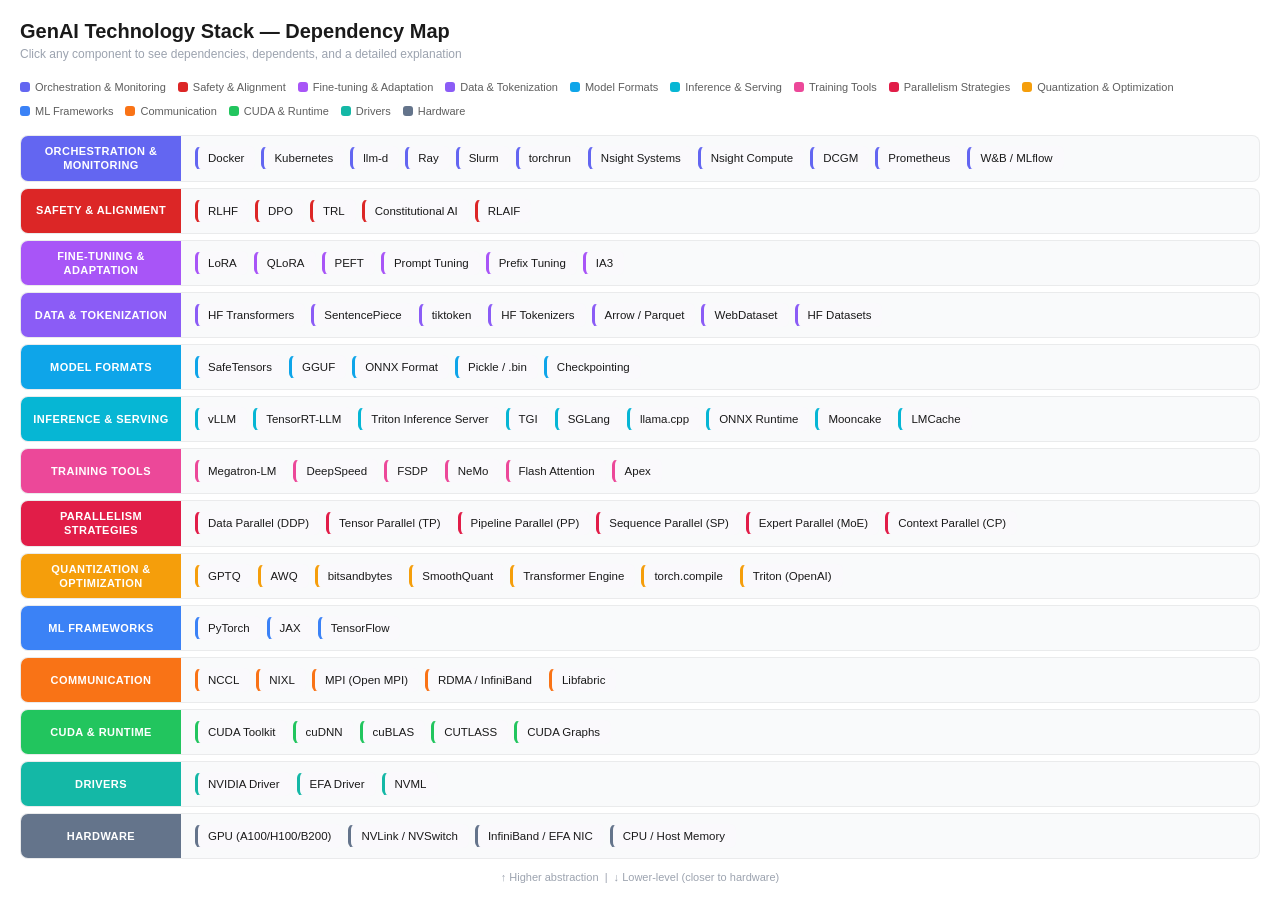
==== genai-tech-stack/index.html @ f6e5ce59 "Maintaining genai-tech-stack page in this repo" ====
<!DOCTYPE html>
<html>
<head><meta http-equiv="Content-Security-Policy" content="default-src 'none'; script-src 'unsafe-inline' http://localhost:8766; style-src 'unsafe-inline' http://localhost:8766 https://fonts.googleapis.com; font-src http://localhost:8766 https://fonts.gstatic.com; img-src data: blob: http://localhost:8766; connect-src http://localhost:8766; form-action 'none'; object-src 'none'; base-uri http://localhost:8766"><meta http-equiv="x-dns-prefetch-control" content="off"><meta charset="utf-8"><base id="qw-base" href="http://localhost:8766"><style id="qw-theme">:root {
  --color-bg: #faf9fc;
  --color-text: #1a1a1a;
  --color-bg-secondary: #ffffff;
  --color-bg-tertiary: #f9fafb;
  --color-bg-hover: #f3f4f6;
  --color-surface: #f9fafb;
  --color-surface-hover: #f3f4f6;
  --color-surface-active: #e5e7eb;
  --color-border: rgba(0, 0, 0, .12);
  --color-border-light: rgba(0, 0, 0, .06);
  --color-border-strong: #d1d5db;
  --color-primary: #9333ea;
  --color-primary-light: #a855f7;
  --color-primary-bg: #f3e8ff;
  --color-primary-subtle: rgba(66, 0, 219, .12);
  --color-primary-border: rgba(66, 0, 219, .3);
  --color-nav-icon-active: rgb(66, 0, 219);
  --color-nav-hover-border: rgb(66, 0, 219);
  --color-primary-gradient-end: #e9d5ff;
  --color-primary-bg-solid: #f3e8ff;
  --color-user-bubble: #9333ea;
  --color-focus-ring: rgba(147, 51, 234, .5);
  --color-text-secondary: #5e5e5e;
  --color-text-muted: #9ca3af;
  --color-text-on-primary: #ffffff;
  --color-success: #22c55e;
  --color-success-dark: #16a34a;
  --color-success-bg: rgba(34, 197, 94, .1);
  --color-success-border: rgba(34, 197, 94, .3);
  --color-error: #ef4444;
  --color-error-dark: #dc2626;
  --color-error-light: #f87171;
  --color-error-bg: rgba(239, 68, 68, .1);
  --color-error-border: rgba(239, 68, 68, .3);
  --color-warning: #f59e0b;
  --color-warning-dark: #d97706;
  --color-warning-bg: rgba(245, 158, 11, .1);
  --color-warning-border: rgba(245, 158, 11, .3);
  --color-info: #3b82f6;
  --color-info-dark: #2563eb;
  --color-info-bg: rgba(59, 130, 246, .1);
  --color-info-border: rgba(59, 130, 246, .3);
  --color-overlay: rgba(0, 0, 0, .5);
  --color-shadow: rgba(0, 0, 0, .08);
  --color-hover: rgba(0, 0, 0, .05);
  --color-tooltip-bg: rgba(0, 0, 0, .85);
  --color-tooltip-text: #ffffff;
  --color-voice-purple: #d946ef;
  --color-voice-purple-dark: #c026d3;
  --color-voice-purple-light: #e879f9;
  --color-voice-red: #ef4444;
  --color-voice-red-dark: #dc2626;
  --color-voice-amber: #f59e0b;
  --color-voice-purple-glow: rgba(217, 70, 239, .4);
  --color-voice-red-glow: rgba(239, 68, 68, .4);
  --font-sans: "Amazon Ember", "Helvetica Neue", "Segoe UI", Roboto, Helvetica, Arial, sans-serif;
  --font-mono: "SF Mono", "Monaco", "Menlo", "Consolas", monospace;
  --text-2xs: .5625rem;
  --text-xs: .625rem;
  --text-sm: .6875rem;
  --text-base: .75rem;
  --text-md: .8125rem;
  --text-lg: .875rem;
  --text-xl: 1rem;
  --text-2xl: 1.125rem;
  --text-3xl: 1.25rem;
  --text-4xl: 1.5rem;
  --text-5xl: 2rem;
  --radius-sm: 6px;
  --radius-md: 10px;
  --radius-card: 12px;
  --radius-lg: 16px;
  --radius-pill: 17px;
  --shadow-sm: 0 1px 2px rgba(0, 0, 0, .05);
  --shadow-md: 0 4px 12px rgba(0, 0, 0, .08);
  --color-success-bg-solid: #d1fae5;
  --color-error-bg-solid: #fee2e2;
  --color-error-border-solid: #fecaca;
  --color-warning-bg-solid: #fef3c7;
  --color-warning-text: #92400e;
  --color-info-bg-solid: #dbeafe;
  --color-info-bg-solid-alt: #e0e7ff;
  --color-info-text: #1e40af;
  --color-info-text-alt: #4338ca;
  --color-emerald: #10b981;
  --color-teal: #4ecdc4;
  --color-code-bg: #f6f8fa;
  --color-code-header-bg: #f1f3f5;
  --color-code-text: #24292e;
  --color-code-border: #e1e4e8;
  --color-code-muted: #6a737d;
  --color-inline-code-bg: rgba(27, 31, 36, .07);
  --color-inline-code-text: #1f2328;
  --color-inline-code-border: rgba(27, 31, 36, .12);
  --color-scrollbar-thumb: #d1d5db;
  --color-scrollbar-track: transparent;
  --color-graph-node-text: #333333;
  --color-graph-node-text-dim: #7F8C8D;
  --color-graph-edge-default: #95A5A6;
  --color-graph-edge-cross: #E67E22;
  --color-graph-edge-text: #666666;
  --color-graph-edge-stroke: #ffffff;
  --color-graph-highlight-bg: #FF6B6B;
  --color-graph-highlight-border: #E74C3C;
  --color-graph-search-bg: #FFD700;
  --color-graph-search-border: #FFA500;
  --color-graph-focus-border: #C0392B;
  --color-graph-external-border: #95A5A6;
  --color-graph-cat-file: #3498DB;
  --color-graph-cat-folder: #7F8C8D;
  --color-graph-cat-file-aggregate: #2980B9;
  --color-graph-cat-class: #9B59B6;
  --color-graph-cat-function: #2ECC71;
  --color-graph-cat-method: #1ABC9C;
  --color-graph-cat-variable: #F39C12;
  --color-graph-cat-import: #D35400;
  --color-graph-cat-module: #5B6ABF;
  --color-graph-cat-concept: #E74C3C;
  --color-graph-cat-person: #FF6B6B;
  --color-graph-cat-org: #4ECDC4;
  --color-graph-cat-organization: #4ECDC4;
  --color-graph-cat-product: #A29BFE;
  --color-graph-cat-metric: #FD79A8;
  --color-graph-cat-location: #34495E;
  --color-graph-cat-date: #E056A0;
  --color-graph-cat-code: #3498DB;
  --color-graph-cat-doc: #7F8C8D;
  --color-graph-cat-url: #00B894;
  --color-graph-cat-email: #6C5CE7;
  --color-graph-cat-unknown: #BDC3C7;
  --color-graph-rel-contains: #BDC3C7;
  --color-graph-rel-extends: #9B59B6;
  --color-graph-rel-implements: #3498DB;
  --color-graph-rel-imports: #E67E22;
  --color-graph-rel-uses: #2ECC71;
  --color-graph-rel-calls: #27AE60;
  --color-graph-rel-references: #F39C12;
  --color-graph-rel-related-to: #95A5A6;
  --color-graph-rel-works-on: #E74C3C;
  --color-graph-rel-owns: #1ABC9C;
  --color-graph-rel-depends-on: #E67E22;
  --color-graph-rel-parent-of: #BDC3C7;
  --react-pdf-text-layer: 1;
  --highlight-bg-color: rgba(180, 0, 170, 1);
  --highlight-selected-bg-color: rgba(0, 100, 0, 1);
  --react-pdf-annotation-layer: 1;
  --annotation-unfocused-field-background: url("data:image/svg+xml;charset=UTF-8,<svg width='1px' height='1px' xmlns='http://www.w3.org/2000/svg'><rect width='100%' height='100%' style='fill:rgba(0, 54, 255, 0.13);'/></svg>");
  --input-focus-border-color: Highlight;
  --input-focus-outline: 1px solid Canvas;
  --input-unfocused-border-color: transparent;
  --input-disabled-border-color: transparent;
  --input-hover-border-color: black;
  --link-outline: none;
}
body { background: var(--color-bg-secondary); }</style><style id="qw-print-fix">* { -webkit-print-color-adjust: exact !important; print-color-adjust: exact !important; color-adjust: exact !important; } @media print { body { -webkit-print-color-adjust: exact !important; print-color-adjust: exact !important; } }</style>
<meta charset="UTF-8">
<style>
  * { box-sizing: border-box; margin: 0; padding: 0; }
  body {
    background: var(--color-bg-secondary);
    font-family: var(--font-sans);
    padding: 20px;
    color: var(--color-text);
  }
  h1 {
    font-size: 20px;
    font-weight: 700;
    margin-bottom: 4px;
    color: var(--color-text);
  }
  .subtitle {
    font-size: 12px;
    color: var(--color-text-muted);
    margin-bottom: 20px;
  }
  .legend {
    display: flex; flex-wrap: wrap; gap: 12px; margin-bottom: 18px;
    font-size: 11px; color: var(--color-text-secondary);
  }
  .legend-item { display: flex; align-items: center; gap: 5px; }
  .legend-dot { width: 10px; height: 10px; border-radius: 3px; }

  .stack { display: flex; flex-direction: column; gap: 6px; flex: 1; min-width: 0; }
  .layer {
    display: flex; align-items: stretch; gap: 0;
    border-radius: 8px;
    overflow: hidden;
    border: 1px solid var(--color-border-light);
    background: var(--color-surface);
  }
  .layer-label {
    min-width: 160px; max-width: 160px;
    display: flex; align-items: center; justify-content: center;
    font-size: 11px; font-weight: 700; letter-spacing: 0.04em;
    text-transform: uppercase; color: #fff; padding: 8px 10px;
    text-align: center; line-height: 1.3;
  }
  .layer-content {
    flex: 1; display: flex; flex-wrap: wrap; gap: 6px;
    padding: 10px 14px; align-items: center;
  }
  .comp {
    display: inline-flex; align-items: center; gap: 4px;
    padding: 5px 10px; border-radius: 6px;
    font-size: 11.5px; font-weight: 500;
    border: 1px solid transparent;
    cursor: pointer; transition: all 0.15s ease;
    position: relative;
    color: var(--color-text);
    background: var(--color-bg);
  }
  .comp:hover {
    transform: translateY(-1px);
    border-color: var(--color-primary);
    box-shadow: 0 2px 8px rgba(0,0,0,0.12);
  }
  .comp.highlighted {
    border-color: var(--color-primary);
    box-shadow: 0 0 0 2px rgba(59,130,246,0.25);
    font-weight: 700;
  }
  .comp.dimmed { opacity: 0.2; }

  .main-layout {
    display: flex; gap: 16px; align-items: flex-start;
  }

  .dep-panel {
    width: 360px; min-width: 360px; padding: 16px 20px; border-radius: 8px;
    background: var(--color-surface);
    border: 1px solid var(--color-border-light);
    display: none; font-size: 13px;
    line-height: 1.6;
    position: sticky; top: 20px;
    max-height: calc(100vh - 40px);
    overflow-y: auto;
  }
  .dep-panel h3 { font-size: 16px; margin-bottom: 10px; color: var(--color-text); }
  .dep-section { margin-bottom: 10px; }
  .dep-label { font-weight: 600; color: var(--color-text-muted); font-size: 11px; text-transform: uppercase; letter-spacing: 0.04em; margin-bottom: 4px; }
  .dep-list { color: var(--color-text-secondary); }
  .tag {
    display: inline-block; padding: 2px 8px; border-radius: 4px;
    font-size: 11px; margin: 2px; background: var(--color-bg-secondary);
    border: 1px solid var(--color-border-light);
  }
  .explanation {
    margin-top: 12px; padding-top: 12px;
    border-top: 1px solid var(--color-border-light);
  }
  .explanation h4 {
    font-size: 13px; font-weight: 600; color: var(--color-text);
    margin-bottom: 6px;
  }
  .explanation p {
    font-size: 12.5px; color: var(--color-text-secondary);
    line-height: 1.7; margin-bottom: 6px;
  }
  .explanation .detail-row {
    display: flex; gap: 16px; flex-wrap: wrap; margin-top: 8px;
  }
  .detail-item {
    font-size: 11.5px; color: var(--color-text-muted);
  }
  .detail-item strong { color: var(--color-text-secondary); }
  .detail-item a { color: var(--color-primary); text-decoration: none; word-break: break-all; }
  .detail-item a:hover { text-decoration: underline; }

  .hint { text-align: center; font-size: 11px; color: var(--color-text-muted); margin-top: 12px; }
</style>
</head>
<body>
<h1>GenAI Technology Stack — Dependency Map</h1>
<p class="subtitle">Click any component to see dependencies, dependents, and a detailed explanation</p>

<div class="legend" id="legend"></div>
<div class="main-layout">
  <div class="stack" id="stack"></div>
  <div class="dep-panel" id="depPanel"></div>
</div>
<p class="hint">↑ Higher abstraction &nbsp;|&nbsp; ↓ Lower-level (closer to hardware)</p>

<script>
const layers = [
  { name: 'Orchestration &\nMonitoring', color: '#6366f1',
    comps: ['Docker','Kubernetes','llm-d','Ray','Slurm','torchrun','Nsight Systems','Nsight Compute','DCGM','Prometheus','W&B / MLflow'] },
  { name: 'Safety &\nAlignment', color: '#dc2626',
    comps: ['RLHF','DPO','TRL','Constitutional AI','RLAIF'] },
  { name: 'Fine-tuning &\nAdaptation', color: '#a855f7',
    comps: ['LoRA','QLoRA','PEFT','Prompt Tuning','Prefix Tuning','IA3'] },
  { name: 'Data &\nTokenization', color: '#8b5cf6',
    comps: ['HF Transformers','SentencePiece','tiktoken','HF Tokenizers','Arrow / Parquet','WebDataset','HF Datasets'] },
  { name: 'Model\nFormats', color: '#0ea5e9',
    comps: ['SafeTensors','GGUF','ONNX Format','Pickle / .bin','Checkpointing'] },
  { name: 'Inference &\nServing', color: '#06b6d4',
    comps: ['vLLM','TensorRT-LLM','Triton Inference Server','TGI','SGLang','llama.cpp','ONNX Runtime','Mooncake','LMCache'] },
  { name: 'Training\nTools', color: '#ec4899',
    comps: ['Megatron-LM','DeepSpeed','FSDP','NeMo','Flash Attention','Apex'] },
  { name: 'Parallelism\nStrategies', color: '#e11d48',
    comps: ['Data Parallel (DDP)','Tensor Parallel (TP)','Pipeline Parallel (PP)','Sequence Parallel (SP)','Expert Parallel (MoE)','Context Parallel (CP)'] },
  { name: 'Quantization &\nOptimization', color: '#f59e0b',
    comps: ['GPTQ','AWQ','bitsandbytes','SmoothQuant','Transformer Engine','torch.compile','Triton (OpenAI)'] },
  { name: 'ML\nFrameworks', color: '#3b82f6',
    comps: ['PyTorch','JAX','TensorFlow'] },
  { name: 'Communication', color: '#f97316',
    comps: ['NCCL','NIXL','MPI (Open MPI)','RDMA / InfiniBand','Libfabric'] },
  { name: 'CUDA &\nRuntime', color: '#22c55e',
    comps: ['CUDA Toolkit','cuDNN','cuBLAS','CUTLASS','CUDA Graphs'] },
  { name: 'Drivers', color: '#14b8a6',
    comps: ['NVIDIA Driver','EFA Driver','NVML'] },
  { name: 'Hardware', color: '#64748b',
    comps: ['GPU (A100/H100/B200)','NVLink / NVSwitch','InfiniBand / EFA NIC','CPU / Host Memory'] },
];

const deps = {
  'GPU (A100/H100/B200)': [],
  'NVLink / NVSwitch': ['GPU (A100/H100/B200)'],
  'InfiniBand / EFA NIC': [],
  'CPU / Host Memory': [],
  'NVIDIA Driver': ['GPU (A100/H100/B200)'],
  'EFA Driver': ['InfiniBand / EFA NIC'],

  'NVML': ['NVIDIA Driver'],
  'CUDA Toolkit': ['NVIDIA Driver','GPU (A100/H100/B200)'],
  'cuDNN': ['CUDA Toolkit'],
  'cuBLAS': ['CUDA Toolkit'],
  'CUTLASS': ['CUDA Toolkit'],
  'CUDA Graphs': ['CUDA Toolkit'],
  'NCCL': ['CUDA Toolkit','NVLink / NVSwitch','Libfabric','NVIDIA Driver'],
  'NIXL': ['CUDA Toolkit','RDMA / InfiniBand','Libfabric','NCCL'],
  'MPI (Open MPI)': ['Libfabric'],
  'RDMA / InfiniBand': ['InfiniBand / EFA NIC'],
  'Libfabric': ['EFA Driver','InfiniBand / EFA NIC'],
  'PyTorch': ['CUDA Toolkit','cuDNN','cuBLAS','NCCL','CPU / Host Memory'],
  'JAX': ['CUDA Toolkit','cuDNN','cuBLAS','NCCL'],
  'TensorFlow': ['CUDA Toolkit','cuDNN','cuBLAS','NCCL'],
  'GPTQ': ['PyTorch','CUDA Toolkit'],
  'AWQ': ['PyTorch','CUDA Toolkit'],
  'bitsandbytes': ['PyTorch','CUDA Toolkit'],
  'SmoothQuant': ['PyTorch'],
  'Transformer Engine': ['PyTorch','CUDA Toolkit','cuBLAS','CUTLASS'],
  'torch.compile': ['PyTorch','CUDA Toolkit'],
  'Triton (OpenAI)': ['PyTorch','CUDA Toolkit'],
  'Megatron-LM': ['PyTorch','NCCL','CUDA Toolkit','Transformer Engine','Flash Attention','Tensor Parallel (TP)','Pipeline Parallel (PP)','Sequence Parallel (SP)'],
  'DeepSpeed': ['PyTorch','NCCL','CUDA Toolkit','Data Parallel (DDP)'],
  'FSDP': ['PyTorch','NCCL','Data Parallel (DDP)'],
  'NeMo': ['PyTorch','Megatron-LM','Transformer Engine'],
  'Flash Attention': ['PyTorch','CUDA Toolkit','CUTLASS'],
  'Apex': ['PyTorch','CUDA Toolkit'],
  'vLLM': ['PyTorch','CUDA Toolkit','NCCL','Flash Attention','Ray','Tensor Parallel (TP)'],
  'TensorRT-LLM': ['CUDA Toolkit','cuDNN','cuBLAS','NCCL','CUTLASS','Tensor Parallel (TP)'],
  'Triton Inference Server': ['CUDA Toolkit','TensorRT-LLM'],
  'TGI': ['PyTorch','CUDA Toolkit','Flash Attention'],
  'SGLang': ['PyTorch','CUDA Toolkit','Flash Attention'],
  'llama.cpp': ['CPU / Host Memory'],
  'ONNX Runtime': ['CUDA Toolkit','cuDNN'],
  'Mooncake': ['PyTorch','CUDA Toolkit','NCCL','NIXL','RDMA / InfiniBand'],
  'LMCache': ['PyTorch','vLLM','SGLang'],
  'HF Transformers': ['PyTorch','TensorFlow','JAX'],
  'SentencePiece': [],
  'tiktoken': [],
  'HF Tokenizers': [],
  'Arrow / Parquet': [],
  'WebDataset': ['PyTorch'],
  'HF Datasets': ['Arrow / Parquet'],
  'Docker': [],
  'Kubernetes': ['Docker'],
  'llm-d': ['Kubernetes','vLLM'],
  'Ray': ['PyTorch'],
  'Slurm': [],
  'torchrun': ['PyTorch','NCCL'],
  'Nsight Systems': ['CUDA Toolkit','NVIDIA Driver'],
  'Nsight Compute': ['CUDA Toolkit','NVIDIA Driver'],
  'DCGM': ['NVML','NVIDIA Driver'],
  'Prometheus': [],
  'W&B / MLflow': [],
  // Parallelism Strategies
  'Data Parallel (DDP)': ['PyTorch','NCCL'],
  'Tensor Parallel (TP)': ['NCCL','NVLink / NVSwitch'],
  'Pipeline Parallel (PP)': ['NCCL','PyTorch'],
  'Sequence Parallel (SP)': ['Tensor Parallel (TP)','NCCL'],
  'Expert Parallel (MoE)': ['NCCL','PyTorch'],
  'Context Parallel (CP)': ['NCCL','PyTorch','Flash Attention'],
  // Fine-tuning & Adaptation
  'LoRA': ['PyTorch','HF Transformers'],
  'QLoRA': ['LoRA','bitsandbytes','PyTorch'],
  'PEFT': ['PyTorch','HF Transformers','LoRA'],
  'Prompt Tuning': ['PyTorch','HF Transformers'],
  'Prefix Tuning': ['PyTorch','HF Transformers'],
  'IA3': ['PyTorch','HF Transformers'],
  // Safety & Alignment
  'RLHF': ['PyTorch','HF Transformers','TRL'],
  'DPO': ['PyTorch','HF Transformers','TRL'],
  'TRL': ['PyTorch','HF Transformers','PEFT'],
  'Constitutional AI': ['PyTorch','HF Transformers','RLHF'],
  'RLAIF': ['PyTorch','HF Transformers','RLHF'],
  // Model Formats
  'SafeTensors': ['PyTorch','HF Transformers'],
  'GGUF': ['llama.cpp'],
  'ONNX Format': ['ONNX Runtime','PyTorch'],
  'Pickle / .bin': ['PyTorch'],
  'Checkpointing': ['PyTorch','FSDP','DeepSpeed'],
};

// Detailed explanations for each component
const explanations = {
  'GPU (A100/H100/B200)': {
    desc: 'NVIDIA data center GPUs are the foundational compute hardware for GenAI. The A100 (Ampere, 80GB HBM2e) introduced 3rd-gen Tensor Cores. The H100 (Hopper, 80GB HBM3) added FP8 Tensor Cores and the Transformer Engine for 4× training speedup. The B200 (Blackwell) doubles that again with 2nd-gen Transformer Engine.',
    context: 'Training', scope: 'Training + Inference', license: 'Proprietary (NVIDIA)',
    url: 'https://www.nvidia.com/en-us/data-center/technologies/hopper-gpu-architecture/'
  },
  'NVLink / NVSwitch': {
    desc: 'High-bandwidth interconnect for GPU-to-GPU communication within a single node. NVLink 4.0 (H100) provides 900 GB/s bidirectional bandwidth per GPU — 7× faster than PCIe Gen5. NVSwitch enables all-to-all GPU connectivity in a DGX system, critical for tensor parallelism where GPUs need to exchange activations at every layer.',
    context: 'Intra-node distributed', scope: 'Training + Inference', license: 'Proprietary (NVIDIA)',
    url: 'https://www.nvidia.com/en-us/data-center/nvlink/'
  },
  'InfiniBand / EFA NIC': {
    desc: 'Network interface for inter-node communication. InfiniBand (400 Gb/s NDR) is the standard for on-prem GPU clusters. AWS Elastic Fabric Adapter (EFA) provides similar low-latency, high-bandwidth networking in the cloud with OS-bypass capability, enabling RDMA-like performance for NCCL collectives across nodes.',
    context: 'Inter-node distributed', scope: 'Training + Inference', license: 'Hardware / AWS service',
    url: 'https://aws.amazon.com/hpc/efa/'
  },
  'CPU / Host Memory': {
    desc: 'The host processor and system RAM. Used for data preprocessing, tokenization, batch assembly, and orchestration. Also the execution target for CPU-only inference (llama.cpp). In training, CPU memory is used for ZeRO offloading (DeepSpeed) to extend effective GPU memory.',
    context: 'General', scope: 'Training + Inference', license: 'N/A'
  },
  'NVIDIA Driver': {
    desc: 'The kernel-mode driver that provides the OS interface to NVIDIA GPUs. It exposes the GPU\'s compute, memory management, and display capabilities to user-space software. Must be version-compatible with the CUDA Toolkit — a driver version supports all CUDA toolkit versions up to a certain point (forward compatibility).',
    context: 'System', scope: 'Training + Inference', license: 'Proprietary (NVIDIA)',
    url: 'https://www.nvidia.com/en-us/drivers/'
  },
  'EFA Driver': {
    desc: 'Kernel module for AWS Elastic Fabric Adapter. Enables OS-bypass networking where applications (via Libfabric) can send/receive data directly from user space without kernel involvement, dramatically reducing latency. Required on every EC2 instance in a distributed training or inference cluster on AWS.',
    context: 'AWS networking', scope: 'Training + Inference', license: 'Open source (AWS)',
    url: 'https://github.com/amzn/amzn-drivers'
  },

  'NVML': {
    desc: 'NVIDIA Management Library — a C-based API for monitoring and managing GPU devices. Provides programmatic access to GPU temperature, power draw, utilization, memory usage, ECC errors, and clock speeds. Used by DCGM, nvidia-smi, and monitoring tools like Prometheus exporters.',
    context: 'Monitoring', scope: 'Operations', license: 'Proprietary (NVIDIA)',
    url: 'https://developer.nvidia.com/management-library-nvml'
  },
  'CUDA Toolkit': {
    desc: 'The core GPU programming platform. Includes the nvcc compiler, runtime API, driver API, and a suite of libraries (cuBLAS, cuDNN, cuFFT, cuRAND, etc.). CUDA provides the programming model (threads, blocks, grids) that all GPU-accelerated ML software is built on. Version compatibility between the toolkit, driver, and frameworks is one of the most common pain points in GenAI infrastructure.',
    context: 'Core runtime', scope: 'Training + Inference', license: 'Proprietary (NVIDIA, free to use)',
    url: 'https://developer.nvidia.com/cuda-toolkit'
  },
  'cuDNN': {
    desc: 'CUDA Deep Neural Network library. Provides highly optimized implementations of standard DNN operations: convolutions, attention, normalization, activation functions, and RNNs. PyTorch and TensorFlow delegate most heavy compute to cuDNN. It selects the fastest algorithm variant at runtime based on input dimensions and GPU architecture (autotuning).',
    context: 'DNN primitives', scope: 'Training + Inference', license: 'Proprietary (NVIDIA, free to use)',
    url: 'https://developer.nvidia.com/cudnn'
  },
  'cuBLAS': {
    desc: 'CUDA Basic Linear Algebra Subroutines. Provides GPU-accelerated matrix multiplication (GEMM), which is the dominant operation in transformer models. A single forward pass through a large LLM is essentially hundreds of large matrix multiplies. cuBLAS selects optimized kernels based on matrix dimensions, data types (FP16, BF16, FP8, INT8), and GPU architecture.',
    context: 'Linear algebra', scope: 'Training + Inference', license: 'Proprietary (NVIDIA, free to use)',
    url: 'https://developer.nvidia.com/cublas'
  },
  'CUTLASS': {
    desc: 'CUDA Templates for Linear Algebra Subroutines — a collection of CUDA C++ template abstractions for implementing high-performance GEMM kernels. Unlike cuBLAS (precompiled), CUTLASS lets you write custom fused kernels. Flash Attention, Transformer Engine, and TensorRT-LLM all use CUTLASS to build specialized attention and GEMM kernels that fuse multiple operations.',
    context: 'Custom kernels', scope: 'Training + Inference', license: 'Open source (BSD, NVIDIA)',
    url: 'https://github.com/NVIDIA/cutlass'
  },
  'CUDA Graphs': {
    desc: 'A CUDA feature that captures a sequence of GPU operations (kernel launches, memory copies) into a graph, then replays it with minimal CPU overhead. In LLM inference, the decode phase launches the same kernels repeatedly — CUDA Graphs eliminates the per-launch CPU overhead, improving throughput by 10-30% for small batch sizes. Used extensively by vLLM and TensorRT-LLM.',
    context: 'Performance optimization', scope: 'Primarily Inference', license: 'Part of CUDA Toolkit',
    url: 'https://developer.nvidia.com/blog/cuda-graphs/'
  },
  'NCCL': {
    desc: 'NVIDIA Collective Communications Library. Implements multi-GPU and multi-node collective operations: AllReduce, AllGather, ReduceScatter, Broadcast, etc. These are the fundamental building blocks of distributed training — gradient synchronization (AllReduce in data parallelism), activation exchange (AllGather in tensor parallelism), and parameter sharding (ReduceScatter in FSDP/ZeRO). NCCL auto-detects NVLink, NVSwitch, PCIe, and network topology to choose optimal algorithms.',
    context: 'Distributed compute', scope: 'Training + Inference', license: 'Open source (BSD, NVIDIA)',
    url: 'https://github.com/NVIDIA/nccl'
  },
  'NIXL': {
    desc: 'NVIDIA Inference Xfer Library — an open-source data transfer library purpose-built for disaggregated LLM inference. NIXL moves KV cache tensors between prefill GPUs and decode GPUs at wire speed over RDMA, NVMe, or shared memory. It abstracts the transport layer so inference engines (vLLM, SGLang, TensorRT-LLM) can efficiently transfer KV caches without managing low-level networking. A critical enabler for prefill/decode disaggregation architectures where different GPU pools handle different inference phases.',
    context: 'Inference data transfer', scope: 'Inference', license: 'Open source (Apache 2.0, NVIDIA)',
    url: 'https://github.com/ai-dynamo/nixl'
  },
  'MPI (Open MPI)': {
    desc: 'Message Passing Interface — the standard for distributed process management in HPC. In GenAI, MPI is primarily used as a process launcher (mpirun) and for out-of-band coordination, while NCCL handles the actual GPU data transfers. Some legacy training scripts use MPI collectives directly, but most modern frameworks use NCCL for GPU communication and MPI/torchrun only for bootstrapping.',
    context: 'Process management', scope: 'Training', license: 'Open source (BSD)',
    url: 'https://www.open-mpi.org/'
  },
  'RDMA / InfiniBand': {
    desc: 'Remote Direct Memory Access over InfiniBand fabric. Allows one machine to read/write another machine\'s memory without involving either CPU or OS kernel, achieving ultra-low latency (~1μs) and high bandwidth (400 Gb/s). NCCL uses RDMA verbs for inter-node GPU communication in on-prem clusters. AWS EFA provides similar RDMA-like semantics in the cloud.',
    context: 'Inter-node transport', scope: 'Training + Inference', license: 'Hardware standard',
    url: 'https://www.infinibandta.org/'
  },
  'Libfabric': {
    desc: 'User-space fabric communication library (OpenFabrics Interfaces). Provides a unified API across different network fabrics — EFA, InfiniBand verbs, TCP sockets. NCCL and MPI use Libfabric as their transport layer on AWS. It provides connection management, message passing, and RDMA operations through a unified interface, abstracting the network hardware so upper layers don\'t need to know whether they\'re on EFA, InfiniBand, or ethernet.',
    context: 'Network abstraction', scope: 'Training + Inference', license: 'Open source (BSD)',
    url: 'https://ofiwg.github.io/libfabric/'
  },
  'PyTorch': {
    desc: 'The dominant deep learning framework for GenAI. Provides automatic differentiation (autograd), GPU-accelerated tensor operations, and a Pythonic eager-execution model. Its ecosystem is massive: torch.distributed for multi-GPU training, torch.compile for JIT optimization, and deep integration with CUDA, cuDNN, and NCCL. Nearly all major LLMs (LLaMA, Mistral, Falcon) are trained and served with PyTorch.',
    context: 'Core framework', scope: 'Training + Inference', license: 'Open source (BSD)',
    url: 'https://pytorch.org/'
  },
  'JAX': {
    desc: 'Google\'s ML framework combining NumPy semantics with XLA compilation and automatic differentiation. JAX compiles entire computation graphs to XLA HLO, enabling aggressive optimizations (operator fusion, memory planning). Used to train Google\'s largest models (Gemini, PaLM). Its functional programming model (pure functions + transformations like jit, grad, vmap, pmap) differs fundamentally from PyTorch\'s imperative style.',
    context: 'Core framework', scope: 'Training + Inference', license: 'Open source (Apache 2.0)',
    url: 'https://github.com/jax-ml/jax'
  },
  'TensorFlow': {
    desc: 'Google\'s original production ML framework. While losing mindshare to PyTorch in research, it remains widely deployed in production via TensorFlow Serving, TFLite (mobile/edge), and TF.js (browser). Its graph-based execution model enables ahead-of-time optimization. Still used for recommendation models and some legacy training pipelines.',
    context: 'Core framework', scope: 'Training + Inference', license: 'Open source (Apache 2.0)',
    url: 'https://www.tensorflow.org/'
  },
  'GPTQ': {
    desc: 'Post-training quantization method that compresses model weights to 4-bit or 3-bit integers with minimal accuracy loss. Uses second-order information (Hessian inverse) to find optimal quantized values. Reduces model size by 4× and enables running 70B-parameter models on a single GPU. The quantization is applied once offline; inference uses custom CUDA kernels for dequantization during matrix multiply.',
    context: 'Model compression', scope: 'Inference', license: 'Open source (MIT)',
    url: 'https://github.com/AutoGPTQ/AutoGPTQ'
  },
  'AWQ': {
    desc: 'Activation-Aware Weight Quantization. Identifies the ~1% of weights that are critical for accuracy (based on activation magnitudes) and protects them during quantization. Achieves better accuracy than naive INT4 quantization, especially for small models. Faster kernel implementation than GPTQ for inference. Supported natively by vLLM and TGI.',
    context: 'Model compression', scope: 'Inference', license: 'Open source (MIT)',
    url: 'https://github.com/mit-han-lab/llm-awq'
  },
  'bitsandbytes': {
    desc: 'Library for 8-bit and 4-bit quantization of both optimizers (for training) and weights (for inference). Its 8-bit Adam optimizer enables fine-tuning large models with 50% less GPU memory. The 4-bit NormalFloat (NF4) data type is the foundation of QLoRA — fine-tuning a 4-bit quantized base model with trainable LoRA adapters.',
    context: 'Quantization + Fine-tuning', scope: 'Training + Inference', license: 'Open source (MIT)',
    url: 'https://github.com/bitsandbytes-foundation/bitsandbytes'
  },
  'SmoothQuant': {
    desc: 'Quantization technique that smooths activation outliers by migrating quantization difficulty from activations to weights. Transformers have a few channels with very large activation values that break naive INT8 quantization. SmoothQuant applies a per-channel scaling that balances the dynamic range between weights and activations, enabling accurate INT8 inference (W8A8).',
    context: 'INT8 inference', scope: 'Inference', license: 'Open source (MIT)',
    url: 'https://github.com/mit-han-lab/smoothquant'
  },
  'Transformer Engine': {
    desc: 'NVIDIA\'s library for FP8 mixed-precision training on Hopper and Blackwell GPUs. It dynamically selects FP8 vs FP16/BF16 precision per layer based on tensor statistics, using a delayed scaling algorithm that tracks value distributions. FP8 doubles the throughput of Tensor Cores compared to FP16/BF16. Critical component of Megatron-LM for large-scale training.',
    context: 'FP8 training', scope: 'Training', license: 'Open source (Apache 2.0, NVIDIA)',
    url: 'https://github.com/NVIDIA/TransformerEngine'
  },
  'torch.compile': {
    desc: 'PyTorch\'s JIT compiler (introduced in PyTorch 2.0). Traces a model\'s Python code into a graph, applies optimizations (operator fusion, memory planning), and generates optimized kernels via backends like TorchInductor (which uses Triton). Can speed up training and inference by 20-50% with a single line of code. Works with dynamic shapes and Python control flow.',
    context: 'Compiler optimization', scope: 'Training + Inference', license: 'Open source (BSD, part of PyTorch)',
    url: 'https://pytorch.org/docs/stable/torch.compiler.html'
  },
  'Triton (OpenAI)': {
    desc: 'A Python-based language for writing GPU kernels without CUDA C++. Triton compiles Python-like code to optimized GPU machine code, handling tiling, memory coalescing, and shared memory automatically. It\'s the backend for torch.compile/TorchInductor and is used to write custom kernels (e.g., fused attention variants, quantized matmuls) with much less effort than raw CUDA.',
    context: 'Kernel authoring', scope: 'Training + Inference', license: 'Open source (MIT)',
    url: 'https://github.com/triton-lang/triton'
  },
  'Megatron-LM': {
    desc: 'NVIDIA\'s framework for training massive language models. Implements 3D parallelism: tensor parallelism (split layers across GPUs), pipeline parallelism (split model stages across nodes), and data parallelism. Combined with Transformer Engine for FP8 and sequence parallelism for long contexts. Used to train models from 1B to 1T+ parameters. Requires careful tuning of parallelism dimensions to match cluster topology.',
    context: 'Large-scale training', scope: 'Training', license: 'Open source (Apache 2.0, NVIDIA)',
    url: 'https://github.com/NVIDIA/Megatron-LM'
  },
  'DeepSpeed': {
    desc: 'Microsoft\'s distributed training library built on PyTorch. Its core innovation is ZeRO (Zero Redundancy Optimizer) which partitions optimizer states, gradients, and parameters across GPUs to reduce memory footprint. ZeRO Stage 3 enables training models that don\'t fit on a single GPU. Also provides pipeline parallelism, sparse attention, and ZeRO-Offload (CPU/NVMe offloading).',
    context: 'Distributed training', scope: 'Training', license: 'Open source (Apache 2.0)',
    url: 'https://github.com/microsoft/DeepSpeed'
  },
  'FSDP': {
    desc: 'Fully Sharded Data Parallel — PyTorch\'s native equivalent of ZeRO Stage 3. Shards model parameters, gradients, and optimizer states across GPUs, gathering them on-demand for each forward/backward pass. Being native to PyTorch, it integrates cleanly with torch.compile, mixed precision, and activation checkpointing. Preferred over DeepSpeed for many new projects due to simpler configuration.',
    context: 'Distributed training', scope: 'Training', license: 'Open source (BSD, part of PyTorch)',
    url: 'https://pytorch.org/docs/stable/fsdp.html'
  },
  'NeMo': {
    desc: 'NVIDIA\'s end-to-end framework for building, training, and deploying generative AI models. Built on top of PyTorch, Megatron-LM, and Transformer Engine. Provides pre-built recipes for LLM training, speech (ASR/TTS), and multimodal models. Handles data preprocessing, distributed training configuration, and export to TensorRT-LLM for optimized inference.',
    context: 'End-to-end platform', scope: 'Training + Inference', license: 'Open source (Apache 2.0, NVIDIA)',
    url: 'https://github.com/NVIDIA/NeMo'
  },
  'Flash Attention': {
    desc: 'An IO-aware exact attention algorithm that avoids materializing the full N×N attention matrix in GPU HBM. Instead, it tiles the computation and keeps intermediate results in fast SRAM (shared memory), reducing memory usage from O(N²) to O(N) and improving speed by 2-4×. A critical dependency for both training (enables longer sequences) and inference (faster prefill). Flash Attention 2 further optimizes parallelism across the sequence dimension.',
    context: 'Attention optimization', scope: 'Training + Inference', license: 'Open source (BSD)',
    url: 'https://github.com/Dao-AILab/flash-attention'
  },
  'Apex': {
    desc: 'NVIDIA\'s PyTorch extension providing fused optimizers (FusedAdam, FusedLAMB) and the original AMP (Automatic Mixed Precision) implementation. Fused optimizers combine the parameter update step into a single CUDA kernel instead of multiple Python-level operations. Largely superseded by PyTorch\'s native AMP and torch.optim, but still used in some legacy codebases and Megatron-LM.',
    context: 'Training optimization', scope: 'Training', license: 'Open source (BSD, NVIDIA)',
    url: 'https://github.com/NVIDIA/apex'
  },
  'vLLM': {
    desc: 'High-throughput LLM inference engine from UC Berkeley. Its core innovation is PagedAttention, which manages KV cache memory like virtual memory pages — non-contiguous allocation eliminates fragmentation and waste. Combined with continuous batching (dynamic batching of requests at the iteration level), it achieves 2-4× higher throughput than naive serving. Supports tensor parallelism, speculative decoding, and an OpenAI-compatible API.',
    context: 'LLM serving', scope: 'Inference', license: 'Open source (Apache 2.0)',
    url: 'https://github.com/vllm-project/vllm'
  },
  'TensorRT-LLM': {
    desc: 'NVIDIA\'s optimized LLM inference engine. Compiles models into TensorRT engines with fused kernels, FP8/INT8 quantization, and custom attention implementations. Supports in-flight batching, paged KV cache, tensor parallelism, and speculative decoding. Achieves the highest single-GPU throughput on NVIDIA hardware but requires an explicit compilation step and is less flexible than vLLM for rapid model iteration.',
    context: 'LLM serving', scope: 'Inference', license: 'Open source (Apache 2.0, NVIDIA)',
    url: 'https://github.com/NVIDIA/TensorRT-LLM'
  },
  'Triton Inference Server': {
    desc: 'NVIDIA\'s model serving platform that supports multiple frameworks (TensorRT, PyTorch, TensorFlow, ONNX) behind a unified API. Provides dynamic batching, model ensembles, model versioning, and concurrent model execution. Often used as the front-end server with TensorRT-LLM as the backend engine. Supports gRPC and HTTP/REST protocols.',
    context: 'Model serving', scope: 'Inference', license: 'Open source (BSD, NVIDIA)',
    url: 'https://github.com/triton-inference-server/server'
  },
  'TGI': {
    desc: 'HuggingFace\'s Text Generation Inference server. Written in Rust (for the router) with Python/PyTorch backends. Supports continuous batching, Flash Attention, tensor parallelism, and quantization (GPTQ, AWQ, bitsandbytes). Tightly integrated with the HuggingFace model hub — deploy any compatible model with a single command. Used by HuggingFace\'s Inference Endpoints service.',
    context: 'LLM serving', scope: 'Inference', license: 'Open source (Apache 2.0)',
    url: 'https://github.com/huggingface/text-generation-inference'
  },
  'SGLang': {
    desc: 'Structured Generation Language — a serving framework optimized for complex LLM programs with multiple generation calls, branching, and constrained decoding. Its RadixAttention engine efficiently reuses KV cache across requests that share common prefixes. Faster than vLLM for multi-turn and agentic workloads where prefix sharing is high.',
    context: 'LLM serving', scope: 'Inference', license: 'Open source (Apache 2.0)',
    url: 'https://github.com/sgl-project/sglang'
  },
  'llama.cpp': {
    desc: 'C/C++ implementation of LLaMA inference that runs on CPU (and optionally GPU via Metal, CUDA, Vulkan). Uses GGUF quantized model format supporting 2-bit to 8-bit quantization. Enables running 7B-70B models on consumer hardware (laptops, desktops) without NVIDIA GPUs. The foundation of many local AI tools (Ollama, LM Studio, GPT4All).',
    context: 'CPU/edge inference', scope: 'Inference', license: 'Open source (MIT)',
    url: 'https://github.com/ggerganov/llama.cpp'
  },
  'ONNX Runtime': {
    desc: 'Microsoft\'s cross-platform inference runtime. Executes models in ONNX format with optimization passes (graph fusion, constant folding) and hardware-specific execution providers (CUDA, TensorRT, DirectML, OpenVINO). Useful for deploying models across diverse hardware. Less LLM-specific than vLLM/TRT-LLM but widely used for non-generative models and edge deployment.',
    context: 'Cross-platform inference', scope: 'Inference', license: 'Open source (MIT)',
    url: 'https://onnxruntime.ai/'
  },
  'Mooncake': {
    desc: 'A KVCache-centric disaggregated serving platform originally built for Moonshot AI\'s Kimi service. Mooncake separates prefill and decode into independent clusters and uses underutilized CPU, DRAM, and SSD resources to build a distributed KV cache pool. It provides high-throughput, low-latency KV cache storage and transfer for inference engines like SGLang and vLLM. Now part of the PyTorch ecosystem and a CNCF project, it is a key building block for production disaggregated inference architectures.',
    context: 'Disaggregated inference', scope: 'Inference', license: 'Open source (Apache 2.0)',
    url: 'https://github.com/kvcache-ai/Mooncake'
  },
  'LMCache': {
    desc: 'An open-source KV cache management layer for enterprise-scale LLM inference. LMCache extracts, stores, and shares KV caches generated by vLLM and SGLang across engines and queries. It enables prefix caching (reusing KV caches for shared system prompts), multi-turn conversation acceleration, and cross-engine cache sharing — all by offloading KV caches to CPU memory, SSD, or remote storage. Reduces redundant prefill computation and improves throughput for workloads with high prompt reuse.',
    context: 'KV cache optimization', scope: 'Inference', license: 'Open source (Apache 2.0)',
    url: 'https://github.com/LMCache/LMCache'
  },
  'HF Transformers': {
    desc: 'The standard library for working with pre-trained models. Provides a unified API (AutoModel, AutoTokenizer, pipeline) for 200k+ models on the HuggingFace Hub. Handles model loading, tokenization, and generation with a consistent interface across architectures. The starting point for most LLM projects before moving to specialized serving frameworks.',
    context: 'Model library', scope: 'Training + Inference', license: 'Open source (Apache 2.0)',
    url: 'https://github.com/huggingface/transformers'
  },
  'SentencePiece': {
    desc: 'Google\'s unsupervised text tokenizer implementing BPE and Unigram language model algorithms. Operates directly on raw text without pre-tokenization, making it language-agnostic. Used by LLaMA, T5, and many multilingual models. Trains a vocabulary from a text corpus and produces subword tokens — the input representation that all transformer models consume.',
    context: 'Tokenization', scope: 'Training + Inference', license: 'Open source (Apache 2.0)',
    url: 'https://github.com/google/sentencepiece'
  },
  'tiktoken': {
    desc: 'OpenAI\'s fast BPE tokenizer written in Rust with Python bindings. Used by GPT-3.5, GPT-4, and related models. Implements byte-level BPE with special token handling. Notable for its speed (3-6× faster than HuggingFace Tokenizers for encoding) and exact compatibility with OpenAI\'s API token counting.',
    context: 'Tokenization', scope: 'Training + Inference', license: 'Open source (MIT)',
    url: 'https://github.com/openai/tiktoken'
  },
  'HF Tokenizers': {
    desc: 'HuggingFace\'s Rust-based tokenizer library. Implements BPE, WordPiece, Unigram, and other algorithms with a unified pipeline (normalization → pre-tokenization → model → post-processing). Extremely fast (can encode 1GB of text in <20s). Used by HF Transformers for most model architectures.',
    context: 'Tokenization', scope: 'Training + Inference', license: 'Open source (Apache 2.0)',
    url: 'https://github.com/huggingface/tokenizers'
  },
  'Arrow / Parquet': {
    desc: 'Apache Arrow is an in-memory columnar data format optimized for analytical workloads. Parquet is its on-disk counterpart. Together they enable zero-copy reads, efficient filtering, and fast data loading for training datasets. HuggingFace Datasets uses Arrow as its backend, enabling memory-mapped access to datasets larger than RAM.',
    context: 'Data storage', scope: 'Training', license: 'Open source (Apache 2.0)',
    url: 'https://arrow.apache.org/'
  },
  'WebDataset': {
    desc: 'A PyTorch-compatible library for reading training data from tar archives using sequential/streaming access. Designed for large-scale distributed training where datasets are stored on cloud storage (S3, GCS). Avoids the random-access overhead of traditional datasets by streaming sharded tar files, with built-in shuffling and parallel loading.',
    context: 'Data loading', scope: 'Training', license: 'Open source (BSD)',
    url: 'https://github.com/webdataset/webdataset'
  },
  'HF Datasets': {
    desc: 'HuggingFace\'s data loading library. Provides access to 100k+ datasets on the Hub with streaming, caching, and memory-mapping via Apache Arrow. Supports common data processing operations (map, filter, sort) that execute out-of-core on datasets larger than RAM. The standard tool for data preparation in LLM fine-tuning.',
    context: 'Data processing', scope: 'Training', license: 'Open source (Apache 2.0)',
    url: 'https://github.com/huggingface/datasets'
  },
  'Docker': {
    desc: 'Container runtime that packages the entire software stack (CUDA, PyTorch, libraries) into reproducible images. NVIDIA\'s NGC catalog provides pre-built Docker images with optimized configurations. The nvidia-container-toolkit enables GPU access from inside containers. Essential for reproducible environments and deployment consistency.',
    context: 'Containerization', scope: 'Training + Inference', license: 'Open source (Apache 2.0)',
    url: 'https://www.docker.com/'
  },
  'Kubernetes': {
    desc: 'Container orchestration platform for managing inference serving clusters. Handles scaling, load balancing, rolling updates, and health checks for model serving deployments. With GPU scheduling plugins and operators (e.g., KubeFlow, NVIDIA GPU Operator), it manages GPU allocation across multiple models and replicas.',
    context: 'Orchestration', scope: 'Inference (primarily)', license: 'Open source (Apache 2.0)',
    url: 'https://kubernetes.io/'
  },
  'llm-d': {
    desc: 'A Kubernetes-native distributed LLM inference framework backed by Red Hat, Google, IBM, CoreWeave, and NVIDIA. Built on vLLM and the Kubernetes Inference Gateway, llm-d provides KV-cache-aware routing, disaggregated prefill/decode serving, and intelligent load balancing for LLM deployments. Donated to CNCF Sandbox in 2026. It bridges the gap between raw inference engines and production Kubernetes operations, offering a modular, end-to-end serving solution with the fastest time-to-value for teams deploying large models at scale.',
    context: 'Distributed inference orchestration', scope: 'Inference', license: 'Open source (Apache 2.0)',
    url: 'https://github.com/llm-d/llm-d'
  },
  'Ray': {
    desc: 'Distributed compute framework used by vLLM as its execution backend. Ray manages worker processes across GPUs and nodes, handles scheduling, and provides actor-based parallelism. Ray Serve adds HTTP serving capabilities. Also used for distributed hyperparameter tuning (Ray Tune) and data processing (Ray Data) in ML pipelines.',
    context: 'Distributed runtime', scope: 'Training + Inference', license: 'Open source (Apache 2.0)',
    url: 'https://www.ray.io/'
  },
  'Slurm': {
    desc: 'HPC job scheduler and resource manager. The standard for managing GPU training clusters — submits jobs, allocates GPUs across nodes, manages queues and priorities. Training scripts are launched as Slurm jobs (sbatch) which set up the distributed environment (MASTER_ADDR, MASTER_PORT, WORLD_SIZE) before calling torchrun or mpirun.',
    context: 'Job scheduling', scope: 'Training', license: 'Open source (GPL)',
    url: 'https://slurm.schedmd.com/'
  },
  'torchrun': {
    desc: 'PyTorch\'s built-in distributed process launcher (replacement for torch.distributed.launch). Starts one process per GPU, sets up environment variables (RANK, LOCAL_RANK, WORLD_SIZE), and initializes the process group for NCCL communication. Supports elastic training (processes can join/leave) and fault tolerance with automatic restarts.',
    context: 'Process launcher', scope: 'Training', license: 'Open source (BSD, part of PyTorch)',
    url: 'https://pytorch.org/docs/stable/elastic/run.html'
  },
  'Nsight Systems': {
    desc: 'NVIDIA\'s system-wide performance profiler. Captures a timeline of CPU and GPU activity — kernel launches, memory transfers, NCCL collectives, CUDA API calls — showing how they overlap and where bubbles occur. Essential for identifying pipeline stalls, communication bottlenecks, and poor GPU utilization in distributed training.',
    context: 'Profiling', scope: 'Training + Inference', license: 'Proprietary (NVIDIA, free to use)',
    url: 'https://developer.nvidia.com/nsight-systems'
  },
  'Nsight Compute': {
    desc: 'NVIDIA\'s kernel-level GPU profiler. Analyzes individual CUDA kernels for compute throughput, memory bandwidth utilization, warp occupancy, and instruction mix. Used when optimizing custom CUDA/Triton kernels — identifies whether a kernel is compute-bound or memory-bound and which hardware units are underutilized.',
    context: 'Kernel profiling', scope: 'Development', license: 'Proprietary (NVIDIA, free to use)',
    url: 'https://developer.nvidia.com/nsight-compute'
  },
  'DCGM': {
    desc: 'Data Center GPU Manager. Provides health monitoring, diagnostics, and policy management for GPU clusters. Tracks GPU utilization, memory errors (ECC), thermal throttling, and NVLink status across hundreds of GPUs. Integrates with Prometheus/Grafana for alerting. Critical for maintaining cluster health during long training runs.',
    context: 'GPU fleet management', scope: 'Operations', license: 'Proprietary (NVIDIA, free to use)',
    url: 'https://developer.nvidia.com/dcgm'
  },
  'Prometheus': {
    desc: 'Open-source monitoring system with a time-series database. Scrapes metrics endpoints (DCGM exporter, vLLM metrics, node exporter) and stores them for querying and alerting. Combined with Grafana for dashboards. The standard observability stack for both training cluster monitoring and inference serving metrics (latency, throughput, queue depth).',
    context: 'Monitoring', scope: 'Operations', license: 'Open source (Apache 2.0)',
    url: 'https://prometheus.io/'
  },
  'W&B / MLflow': {
    desc: 'Experiment tracking platforms. Weights & Biases and MLflow log training metrics (loss curves, learning rate, gradient norms), hyperparameters, and artifacts (checkpoints, configs) for each training run. Enable comparison across runs, reproducibility, and team collaboration. W&B adds collaborative dashboards; MLflow adds model registry and deployment pipelines.',
    context: 'Experiment tracking', scope: 'Training', license: 'W&B: SaaS/Enterprise; MLflow: Open source (Apache 2.0)',
    url: 'https://wandb.ai/'
  },
  // Parallelism Strategies
  'Data Parallel (DDP)': {
    desc: 'Distributed Data Parallel — the simplest and most common parallelism strategy. Each GPU holds a full copy of the model and processes a different mini-batch. Gradients are synchronized via AllReduce (NCCL) after each backward pass. Scales linearly with GPU count for models that fit in a single GPU\'s memory. PyTorch\'s DistributedDataParallel is the standard implementation.',
    context: 'Distributed training', scope: 'Training', license: 'Concept (implemented in PyTorch, DeepSpeed, etc.)',
    url: 'https://pytorch.org/docs/stable/notes/ddp.html'
  },
  'Tensor Parallel (TP)': {
    desc: 'Splits individual layers (weight matrices) across multiple GPUs. For a linear layer with weight W, TP partitions W column-wise or row-wise so each GPU computes a slice of the output. Requires AllReduce or AllGather at every layer boundary, so it demands high-bandwidth interconnects (NVLink). Typically used within a single node (4-8 GPUs). Megatron-LM pioneered this approach for transformers.',
    context: 'Intra-layer parallelism', scope: 'Training + Inference', license: 'Concept (implemented in Megatron-LM, vLLM, etc.)',
    url: 'https://arxiv.org/abs/1909.08053'
  },
  'Pipeline Parallel (PP)': {
    desc: 'Splits the model by layers across GPUs — GPU 0 runs layers 0-15, GPU 1 runs layers 16-31, etc. Micro-batching (splitting a batch into smaller chunks) keeps all GPUs busy and reduces the pipeline bubble. Megatron-LM uses interleaved scheduling to further minimize idle time. Best for very deep models that span multiple nodes where NVLink isn\'t available between all GPUs.',
    context: 'Inter-layer parallelism', scope: 'Training', license: 'Concept (implemented in Megatron-LM, DeepSpeed, etc.)',
    url: 'https://arxiv.org/abs/1811.06965'
  },
  'Sequence Parallel (SP)': {
    desc: 'Extends tensor parallelism to operations that are normally replicated across GPUs — LayerNorm, Dropout, and activation storage. Instead of each GPU holding the full activation tensor, SP partitions activations along the sequence dimension. Reduces memory usage proportionally to the TP degree. Introduced in Megatron-LM v3 and critical for training with long sequences.',
    context: 'Memory optimization', scope: 'Training', license: 'Concept (implemented in Megatron-LM)',
    url: 'https://arxiv.org/abs/2205.05198'
  },
  'Expert Parallel (MoE)': {
    desc: 'Parallelism strategy for Mixture-of-Experts models where different experts are placed on different GPUs. Each token is routed to a subset of experts (typically top-2), and All-to-All communication exchanges tokens between GPUs. Enables scaling model capacity (total parameters) without proportionally scaling compute per token. Used in models like Mixtral, Switch Transformer, and GPT-4.',
    context: 'Sparse models', scope: 'Training + Inference', license: 'Concept (implemented in Megatron-LM, DeepSpeed, etc.)',
    url: 'https://arxiv.org/abs/2101.03961'
  },
  'Context Parallel (CP)': {
    desc: 'Partitions the input sequence across GPUs for attention computation, enabling training on extremely long sequences (100k+ tokens). Each GPU computes attention for its chunk and exchanges KV cache slices with other GPUs via ring-style communication. Combined with Flash Attention for memory efficiency. Introduced in Megatron-LM for long-context LLM training.',
    context: 'Long-context training', scope: 'Training', license: 'Concept (implemented in Megatron-LM)',
    url: 'https://arxiv.org/abs/2405.07719'
  },
  // Fine-tuning & Adaptation
  'LoRA': {
    desc: 'Low-Rank Adaptation — injects small trainable rank-decomposition matrices (A and B) into frozen pre-trained weight matrices. Instead of fine-tuning all parameters, only the low-rank matrices are trained (typically 0.1-1% of total parameters). Reduces GPU memory requirements dramatically and produces small adapter files (~10-100MB) that can be swapped at serving time. The dominant fine-tuning method for LLMs.',
    context: 'Parameter-efficient fine-tuning', scope: 'Training', license: 'Open source (Apache 2.0)',
    url: 'https://arxiv.org/abs/2106.09685'
  },
  'QLoRA': {
    desc: 'Quantized LoRA — combines 4-bit NormalFloat quantization of the base model (via bitsandbytes) with LoRA adapters trained in BF16. Enables fine-tuning a 65B-parameter model on a single 48GB GPU. The base model weights are frozen in 4-bit, while LoRA adapters and gradients use higher precision. Paged optimizers handle memory spikes during gradient checkpointing.',
    context: 'Memory-efficient fine-tuning', scope: 'Training', license: 'Open source (MIT)',
    url: 'https://arxiv.org/abs/2305.14314'
  },
  'PEFT': {
    desc: 'HuggingFace\'s Parameter-Efficient Fine-Tuning library. Provides a unified interface for LoRA, QLoRA, Prefix Tuning, Prompt Tuning, IA3, and other adapter methods. Integrates with HF Transformers and TRL for seamless fine-tuning workflows. Handles adapter merging, multi-adapter inference, and checkpoint management.',
    context: 'Fine-tuning library', scope: 'Training', license: 'Open source (Apache 2.0)',
    url: 'https://github.com/huggingface/peft'
  },
  'Prompt Tuning': {
    desc: 'Prepends a set of learnable "soft prompt" embeddings to the input while keeping the entire model frozen. Only the prompt embeddings (typically 10-100 tokens) are trained — far fewer parameters than even LoRA. Performance approaches full fine-tuning as model size increases. Multiple task-specific prompts can be served from a single base model.',
    context: 'Parameter-efficient fine-tuning', scope: 'Training', license: 'Concept (implemented in PEFT)',
    url: 'https://arxiv.org/abs/2104.08691'
  },
  'Prefix Tuning': {
    desc: 'Prepends trainable prefix vectors to the key and value matrices at every transformer layer, not just the input embedding. More expressive than Prompt Tuning because it influences attention at every layer. The prefix parameters are typically 0.1% of the model size. Effective for generation tasks where controlling the model\'s behavior at each layer matters.',
    context: 'Parameter-efficient fine-tuning', scope: 'Training', license: 'Concept (implemented in PEFT)',
    url: 'https://arxiv.org/abs/2101.00190'
  },
  'IA3': {
    desc: 'Infused Adapter by Inhibiting and Amplifying Inner Activations. Learns three rescaling vectors that multiply the keys, values, and feed-forward intermediate activations. Even fewer trainable parameters than LoRA (typically 10× fewer). Particularly effective for few-shot learning scenarios where training data is limited.',
    context: 'Parameter-efficient fine-tuning', scope: 'Training', license: 'Concept (implemented in PEFT)',
    url: 'https://arxiv.org/abs/2205.05638'
  },
  // Safety & Alignment
  'RLHF': {
    desc: 'Reinforcement Learning from Human Feedback — the alignment technique that made ChatGPT possible. A three-stage process: (1) supervised fine-tuning on demonstrations, (2) training a reward model on human preference comparisons, (3) optimizing the LLM policy with PPO against the reward model. Computationally expensive — requires running 4 models simultaneously (policy, reference, reward, value).',
    context: 'Alignment', scope: 'Training', license: 'Concept (implemented in TRL, etc.)',
    url: 'https://arxiv.org/abs/2203.02155'
  },
  'DPO': {
    desc: 'Direct Preference Optimization — a simpler alternative to RLHF that eliminates the need for a separate reward model and RL training loop. Directly optimizes the policy from preference pairs using a classification-like loss. Achieves comparable alignment quality to RLHF with significantly less compute and complexity. Rapidly becoming the preferred alignment method.',
    context: 'Alignment', scope: 'Training', license: 'Concept (implemented in TRL, etc.)',
    url: 'https://arxiv.org/abs/2305.18290'
  },
  'TRL': {
    desc: 'Transformer Reinforcement Learning — HuggingFace\'s library for training language models with reinforcement learning. Provides implementations of SFT (supervised fine-tuning), reward modeling, PPO (for RLHF), DPO, and other alignment algorithms. Integrates with PEFT for parameter-efficient alignment and Accelerate for distributed training.',
    context: 'Alignment library', scope: 'Training', license: 'Open source (Apache 2.0)',
    url: 'https://github.com/huggingface/trl'
  },
  'Constitutional AI': {
    desc: 'Anthropic\'s alignment approach where the model critiques and revises its own outputs based on a set of principles (a "constitution"). Reduces reliance on human feedback by using the model itself as a judge. The process: generate → critique against principles → revise → use revised outputs as training data. Scales alignment supervision beyond what human labelers can provide.',
    context: 'Alignment', scope: 'Training', license: 'Concept (Anthropic research)',
    url: 'https://arxiv.org/abs/2212.08073'
  },
  'RLAIF': {
    desc: 'Reinforcement Learning from AI Feedback — replaces human preference labels with AI-generated preferences. A strong LLM judges which of two responses is better, and these AI preferences train the reward model. Dramatically reduces the cost and time of alignment data collection. Google\'s research shows RLAIF can match RLHF quality for many tasks.',
    context: 'Alignment', scope: 'Training', license: 'Concept (Google research)',
    url: 'https://arxiv.org/abs/2309.00267'
  },
  // Model Formats
  'SafeTensors': {
    desc: 'HuggingFace\'s safe and fast tensor serialization format. Unlike Python pickle (which can execute arbitrary code on load), SafeTensors is designed to be safe from code injection attacks. Also faster than pickle — supports zero-copy deserialization and memory-mapped loading. Now the default format on the HuggingFace Hub for model weights.',
    context: 'Model serialization', scope: 'Training + Inference', license: 'Open source (Apache 2.0)',
    url: 'https://github.com/huggingface/safetensors'
  },
  'GGUF': {
    desc: 'GPT-Generated Unified Format — the model format used by llama.cpp and its ecosystem (Ollama, LM Studio). Stores quantized model weights (2-bit to 8-bit) along with metadata (architecture, tokenizer, hyperparameters) in a single file. Designed for efficient CPU and mixed CPU/GPU inference on consumer hardware. Successor to the older GGML format.',
    context: 'Quantized model format', scope: 'Inference', license: 'Open source (MIT)',
    url: 'https://github.com/ggerganov/ggml/blob/master/docs/gguf.md'
  },
  'ONNX Format': {
    desc: 'Open Neural Network Exchange — a framework-agnostic model representation format. Models trained in PyTorch or TensorFlow can be exported to ONNX and run on any ONNX-compatible runtime (ONNX Runtime, TensorRT, OpenVINO). Defines a standard set of operators and a graph-based IR. Useful for cross-platform deployment but less common for large LLMs.',
    context: 'Interoperability', scope: 'Inference', license: 'Open source (Apache 2.0)',
    url: 'https://onnx.ai/'
  },
  'Pickle / .bin': {
    desc: 'Python\'s native serialization format, historically the default for PyTorch model checkpoints (torch.save). Stores the full Python object graph including tensors. Security risk: pickle can execute arbitrary code during deserialization, making untrusted model files dangerous. Being replaced by SafeTensors for model distribution, but still used for training checkpoints.',
    context: 'Legacy serialization', scope: 'Training + Inference', license: 'Part of Python standard library',
    url: 'https://docs.python.org/3/library/pickle.html'
  },
  'Checkpointing': {
    desc: 'The practice of periodically saving model state (weights, optimizer states, learning rate scheduler, RNG states) during training for fault tolerance. Distributed checkpointing (FSDP, DeepSpeed) saves sharded state across GPUs and can reshard when resuming on a different GPU count. Async checkpointing avoids blocking training. Critical for multi-day training runs on large clusters.',
    context: 'Fault tolerance', scope: 'Training', license: 'Concept (implemented in PyTorch, DeepSpeed, etc.)',
    url: 'https://pytorch.org/docs/stable/checkpoint.html'
  },
};

// Build reverse deps
const revDeps = {};
for (const [comp, depList] of Object.entries(deps)) {
  for (const d of depList) {
    if (!revDeps[d]) revDeps[d] = [];
    revDeps[d].push(comp);
  }
}

// Build legend
const legendEl = document.getElementById('legend');
layers.forEach(l => {
  const name = l.name.replace('\n',' ');
  legendEl.innerHTML += `<div class="legend-item"><div class="legend-dot" style="background:${l.color}"></div>${name}</div>`;
});

// Build stack
const stackEl = document.getElementById('stack');
const allCompEls = {};

layers.forEach(layer => {
  const row = document.createElement('div');
  row.className = 'layer';

  const label = document.createElement('div');
  label.className = 'layer-label';
  label.style.background = layer.color;
  label.textContent = layer.name.replace('\n',' ');
  row.appendChild(label);

  const content = document.createElement('div');
  content.className = 'layer-content';

  layer.comps.forEach(c => {
    const el = document.createElement('div');
    el.className = 'comp';
    el.textContent = c;
    el.dataset.comp = c;
    el.style.borderLeftColor = layer.color;
    el.style.borderLeftWidth = '3px';
    el.style.borderLeftStyle = 'solid';
    el.addEventListener('click', () => selectComp(c));
    content.appendChild(el);
    allCompEls[c] = el;
  });

  row.appendChild(content);
  stackEl.appendChild(row);
});

let selected = null;

function selectComp(name) {
  const panel = document.getElementById('depPanel');

  if (selected === name) {
    selected = null;
    Object.values(allCompEls).forEach(el => { el.classList.remove('highlighted','dimmed'); });
    panel.style.display = 'none';
    return;
  }

  selected = name;
  const myDeps = deps[name] || [];
  const myRevDeps = revDeps[name] || [];
  const related = new Set([name, ...myDeps, ...myRevDeps]);

  Object.entries(allCompEls).forEach(([c, el]) => {
    el.classList.remove('highlighted','dimmed');
    if (c === name) el.classList.add('highlighted');
    else if (related.has(c)) el.classList.add('highlighted');
    else el.classList.add('dimmed');
  });

  let html = `<h3>${name}</h3>`;

  if (myDeps.length > 0) {
    html += `<div class="dep-section"><div class="dep-label">⬇ Depends on (${myDeps.length})</div><div class="dep-list">${myDeps.map(d => `<span class="tag">${d}</span>`).join(' ')}</div></div>`;
  } else {
    html += `<div class="dep-section"><div class="dep-label">⬇ Depends on</div><div class="dep-list" style="color:var(--color-text-muted)">None — foundational component</div></div>`;
  }

  if (myRevDeps.length > 0) {
    html += `<div class="dep-section"><div class="dep-label">⬆ Used by (${myRevDeps.length})</div><div class="dep-list">${myRevDeps.map(d => `<span class="tag">${d}</span>`).join(' ')}</div></div>`;
  } else {
    html += `<div class="dep-section"><div class="dep-label">⬆ Used by</div><div class="dep-list" style="color:var(--color-text-muted)">Top-level — no higher-level dependents tracked</div></div>`;
  }

  // Detailed explanation
  const info = explanations[name];
  if (info) {
    html += `<div class="explanation">`;
    html += `<h4>About ${name}</h4>`;
    html += `<p>${info.desc}</p>`;
    html += `<div class="detail-row">`;
    if (info.context) html += `<div class="detail-item"><strong>Context:</strong> ${info.context}</div>`;
    if (info.scope) html += `<div class="detail-item"><strong>Scope:</strong> ${info.scope}</div>`;
    if (info.license) html += `<div class="detail-item"><strong>License:</strong> ${info.license}</div>`;
    if (info.url) html += `<div class="detail-item"><strong>Website:</strong> <a href="${info.url}" target="_blank" rel="noopener">${info.url}</a></div>`;
    html += `</div></div>`;
  }

  panel.innerHTML = html;
  panel.style.display = 'block';
}
</script>
</body>
</html>
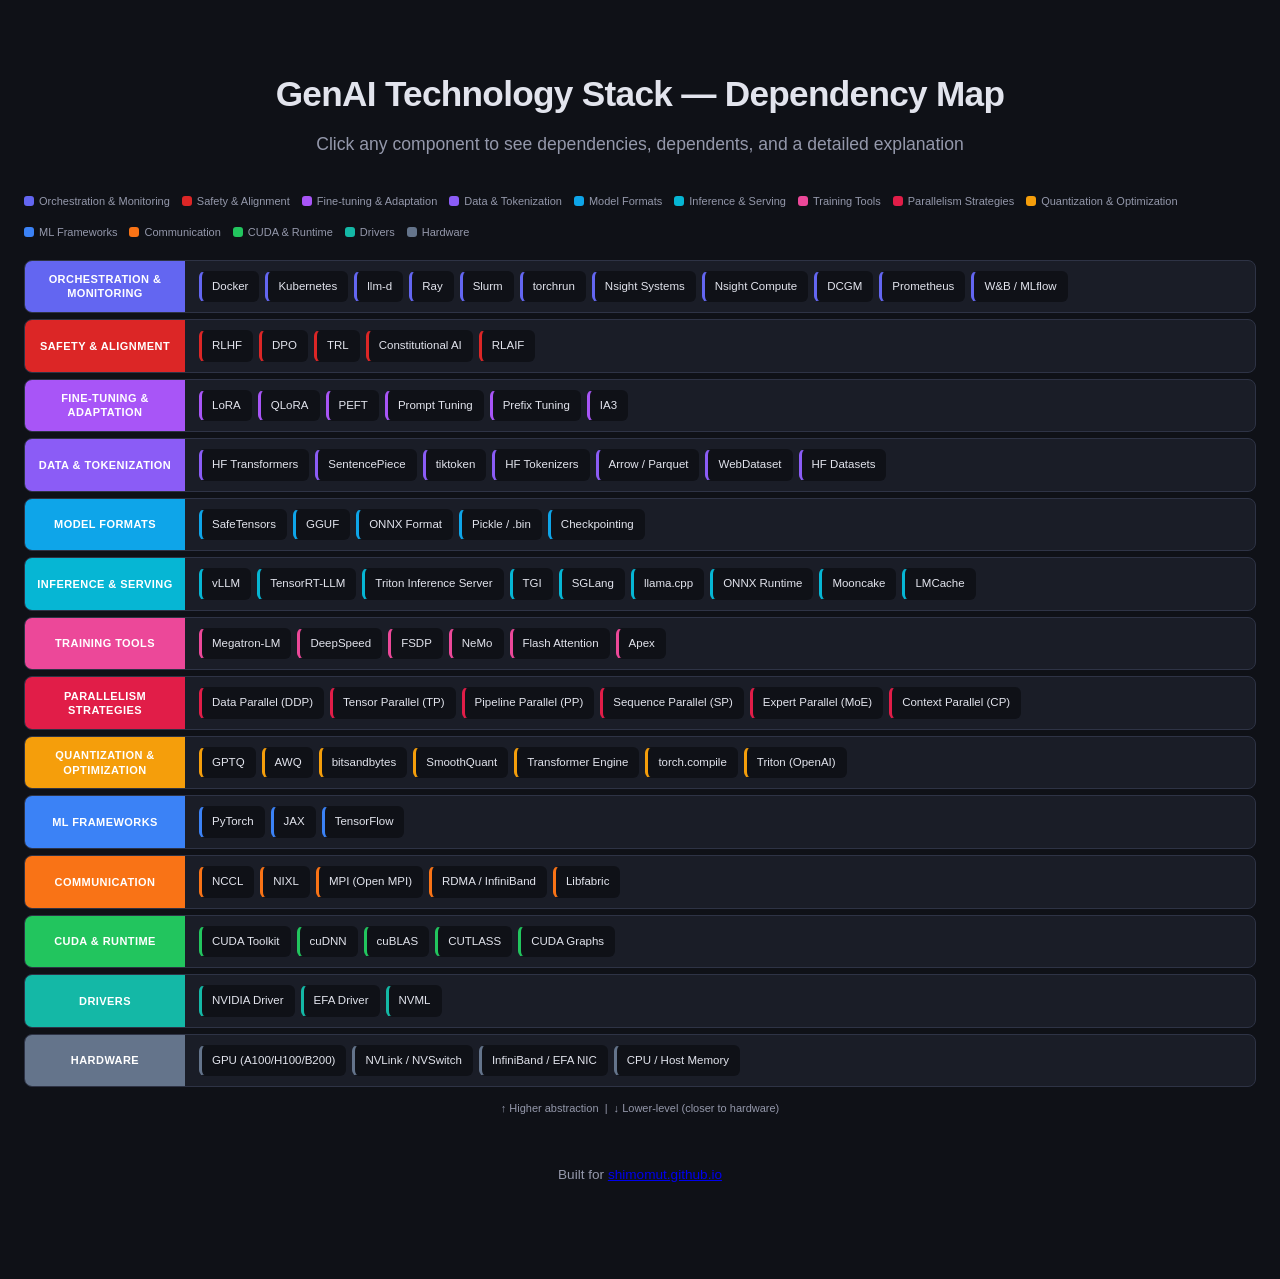
==== commit c19d1c46: "Adjusting the design" ====
--- a/genai-tech-stack/index.html
+++ b/genai-tech-stack/index.html
@@ -1,933 +1,29 @@
 <!DOCTYPE html>
-<html>
-<head><meta http-equiv="Content-Security-Policy" content="default-src 'none'; script-src 'unsafe-inline' http://localhost:8766; style-src 'unsafe-inline' http://localhost:8766 https://fonts.googleapis.com; font-src http://localhost:8766 https://fonts.gstatic.com; img-src data: blob: http://localhost:8766; connect-src http://localhost:8766; form-action 'none'; object-src 'none'; base-uri http://localhost:8766"><meta http-equiv="x-dns-prefetch-control" content="off"><meta charset="utf-8"><base id="qw-base" href="http://localhost:8766"><style id="qw-theme">:root {
-  --color-bg: #faf9fc;
-  --color-text: #1a1a1a;
-  --color-bg-secondary: #ffffff;
-  --color-bg-tertiary: #f9fafb;
-  --color-bg-hover: #f3f4f6;
-  --color-surface: #f9fafb;
-  --color-surface-hover: #f3f4f6;
-  --color-surface-active: #e5e7eb;
-  --color-border: rgba(0, 0, 0, .12);
-  --color-border-light: rgba(0, 0, 0, .06);
-  --color-border-strong: #d1d5db;
-  --color-primary: #9333ea;
-  --color-primary-light: #a855f7;
-  --color-primary-bg: #f3e8ff;
-  --color-primary-subtle: rgba(66, 0, 219, .12);
-  --color-primary-border: rgba(66, 0, 219, .3);
-  --color-nav-icon-active: rgb(66, 0, 219);
-  --color-nav-hover-border: rgb(66, 0, 219);
-  --color-primary-gradient-end: #e9d5ff;
-  --color-primary-bg-solid: #f3e8ff;
-  --color-user-bubble: #9333ea;
-  --color-focus-ring: rgba(147, 51, 234, .5);
-  --color-text-secondary: #5e5e5e;
-  --color-text-muted: #9ca3af;
-  --color-text-on-primary: #ffffff;
-  --color-success: #22c55e;
-  --color-success-dark: #16a34a;
-  --color-success-bg: rgba(34, 197, 94, .1);
-  --color-success-border: rgba(34, 197, 94, .3);
-  --color-error: #ef4444;
-  --color-error-dark: #dc2626;
-  --color-error-light: #f87171;
-  --color-error-bg: rgba(239, 68, 68, .1);
-  --color-error-border: rgba(239, 68, 68, .3);
-  --color-warning: #f59e0b;
-  --color-warning-dark: #d97706;
-  --color-warning-bg: rgba(245, 158, 11, .1);
-  --color-warning-border: rgba(245, 158, 11, .3);
-  --color-info: #3b82f6;
-  --color-info-dark: #2563eb;
-  --color-info-bg: rgba(59, 130, 246, .1);
-  --color-info-border: rgba(59, 130, 246, .3);
-  --color-overlay: rgba(0, 0, 0, .5);
-  --color-shadow: rgba(0, 0, 0, .08);
-  --color-hover: rgba(0, 0, 0, .05);
-  --color-tooltip-bg: rgba(0, 0, 0, .85);
-  --color-tooltip-text: #ffffff;
-  --color-voice-purple: #d946ef;
-  --color-voice-purple-dark: #c026d3;
-  --color-voice-purple-light: #e879f9;
-  --color-voice-red: #ef4444;
-  --color-voice-red-dark: #dc2626;
-  --color-voice-amber: #f59e0b;
-  --color-voice-purple-glow: rgba(217, 70, 239, .4);
-  --color-voice-red-glow: rgba(239, 68, 68, .4);
-  --font-sans: "Amazon Ember", "Helvetica Neue", "Segoe UI", Roboto, Helvetica, Arial, sans-serif;
-  --font-mono: "SF Mono", "Monaco", "Menlo", "Consolas", monospace;
-  --text-2xs: .5625rem;
-  --text-xs: .625rem;
-  --text-sm: .6875rem;
-  --text-base: .75rem;
-  --text-md: .8125rem;
-  --text-lg: .875rem;
-  --text-xl: 1rem;
-  --text-2xl: 1.125rem;
-  --text-3xl: 1.25rem;
-  --text-4xl: 1.5rem;
-  --text-5xl: 2rem;
-  --radius-sm: 6px;
-  --radius-md: 10px;
-  --radius-card: 12px;
-  --radius-lg: 16px;
-  --radius-pill: 17px;
-  --shadow-sm: 0 1px 2px rgba(0, 0, 0, .05);
-  --shadow-md: 0 4px 12px rgba(0, 0, 0, .08);
-  --color-success-bg-solid: #d1fae5;
-  --color-error-bg-solid: #fee2e2;
-  --color-error-border-solid: #fecaca;
-  --color-warning-bg-solid: #fef3c7;
-  --color-warning-text: #92400e;
-  --color-info-bg-solid: #dbeafe;
-  --color-info-bg-solid-alt: #e0e7ff;
-  --color-info-text: #1e40af;
-  --color-info-text-alt: #4338ca;
-  --color-emerald: #10b981;
-  --color-teal: #4ecdc4;
-  --color-code-bg: #f6f8fa;
-  --color-code-header-bg: #f1f3f5;
-  --color-code-text: #24292e;
-  --color-code-border: #e1e4e8;
-  --color-code-muted: #6a737d;
-  --color-inline-code-bg: rgba(27, 31, 36, .07);
-  --color-inline-code-text: #1f2328;
-  --color-inline-code-border: rgba(27, 31, 36, .12);
-  --color-scrollbar-thumb: #d1d5db;
-  --color-scrollbar-track: transparent;
-  --color-graph-node-text: #333333;
-  --color-graph-node-text-dim: #7F8C8D;
-  --color-graph-edge-default: #95A5A6;
-  --color-graph-edge-cross: #E67E22;
-  --color-graph-edge-text: #666666;
-  --color-graph-edge-stroke: #ffffff;
-  --color-graph-highlight-bg: #FF6B6B;
-  --color-graph-highlight-border: #E74C3C;
-  --color-graph-search-bg: #FFD700;
-  --color-graph-search-border: #FFA500;
-  --color-graph-focus-border: #C0392B;
-  --color-graph-external-border: #95A5A6;
-  --color-graph-cat-file: #3498DB;
-  --color-graph-cat-folder: #7F8C8D;
-  --color-graph-cat-file-aggregate: #2980B9;
-  --color-graph-cat-class: #9B59B6;
-  --color-graph-cat-function: #2ECC71;
-  --color-graph-cat-method: #1ABC9C;
-  --color-graph-cat-variable: #F39C12;
-  --color-graph-cat-import: #D35400;
-  --color-graph-cat-module: #5B6ABF;
-  --color-graph-cat-concept: #E74C3C;
-  --color-graph-cat-person: #FF6B6B;
-  --color-graph-cat-org: #4ECDC4;
-  --color-graph-cat-organization: #4ECDC4;
-  --color-graph-cat-product: #A29BFE;
-  --color-graph-cat-metric: #FD79A8;
-  --color-graph-cat-location: #34495E;
-  --color-graph-cat-date: #E056A0;
-  --color-graph-cat-code: #3498DB;
-  --color-graph-cat-doc: #7F8C8D;
-  --color-graph-cat-url: #00B894;
-  --color-graph-cat-email: #6C5CE7;
-  --color-graph-cat-unknown: #BDC3C7;
-  --color-graph-rel-contains: #BDC3C7;
-  --color-graph-rel-extends: #9B59B6;
-  --color-graph-rel-implements: #3498DB;
-  --color-graph-rel-imports: #E67E22;
-  --color-graph-rel-uses: #2ECC71;
-  --color-graph-rel-calls: #27AE60;
-  --color-graph-rel-references: #F39C12;
-  --color-graph-rel-related-to: #95A5A6;
-  --color-graph-rel-works-on: #E74C3C;
-  --color-graph-rel-owns: #1ABC9C;
-  --color-graph-rel-depends-on: #E67E22;
-  --color-graph-rel-parent-of: #BDC3C7;
-  --react-pdf-text-layer: 1;
-  --highlight-bg-color: rgba(180, 0, 170, 1);
-  --highlight-selected-bg-color: rgba(0, 100, 0, 1);
-  --react-pdf-annotation-layer: 1;
-  --annotation-unfocused-field-background: url("data:image/svg+xml;charset=UTF-8,<svg width='1px' height='1px' xmlns='http://www.w3.org/2000/svg'><rect width='100%' height='100%' style='fill:rgba(0, 54, 255, 0.13);'/></svg>");
-  --input-focus-border-color: Highlight;
-  --input-focus-outline: 1px solid Canvas;
-  --input-unfocused-border-color: transparent;
-  --input-disabled-border-color: transparent;
-  --input-hover-border-color: black;
-  --link-outline: none;
-}
-body { background: var(--color-bg-secondary); }</style><style id="qw-print-fix">* { -webkit-print-color-adjust: exact !important; print-color-adjust: exact !important; color-adjust: exact !important; } @media print { body { -webkit-print-color-adjust: exact !important; print-color-adjust: exact !important; } }</style>
-<meta charset="UTF-8">
-<style>
-  * { box-sizing: border-box; margin: 0; padding: 0; }
-  body {
-    background: var(--color-bg-secondary);
-    font-family: var(--font-sans);
-    padding: 20px;
-    color: var(--color-text);
-  }
-  h1 {
-    font-size: 20px;
-    font-weight: 700;
-    margin-bottom: 4px;
-    color: var(--color-text);
-  }
-  .subtitle {
-    font-size: 12px;
-    color: var(--color-text-muted);
-    margin-bottom: 20px;
-  }
-  .legend {
-    display: flex; flex-wrap: wrap; gap: 12px; margin-bottom: 18px;
-    font-size: 11px; color: var(--color-text-secondary);
-  }
-  .legend-item { display: flex; align-items: center; gap: 5px; }
-  .legend-dot { width: 10px; height: 10px; border-radius: 3px; }
-
-  .stack { display: flex; flex-direction: column; gap: 6px; flex: 1; min-width: 0; }
-  .layer {
-    display: flex; align-items: stretch; gap: 0;
-    border-radius: 8px;
-    overflow: hidden;
-    border: 1px solid var(--color-border-light);
-    background: var(--color-surface);
-  }
-  .layer-label {
-    min-width: 160px; max-width: 160px;
-    display: flex; align-items: center; justify-content: center;
-    font-size: 11px; font-weight: 700; letter-spacing: 0.04em;
-    text-transform: uppercase; color: #fff; padding: 8px 10px;
-    text-align: center; line-height: 1.3;
-  }
-  .layer-content {
-    flex: 1; display: flex; flex-wrap: wrap; gap: 6px;
-    padding: 10px 14px; align-items: center;
-  }
-  .comp {
-    display: inline-flex; align-items: center; gap: 4px;
-    padding: 5px 10px; border-radius: 6px;
-    font-size: 11.5px; font-weight: 500;
-    border: 1px solid transparent;
-    cursor: pointer; transition: all 0.15s ease;
-    position: relative;
-    color: var(--color-text);
-    background: var(--color-bg);
-  }
-  .comp:hover {
-    transform: translateY(-1px);
-    border-color: var(--color-primary);
-    box-shadow: 0 2px 8px rgba(0,0,0,0.12);
-  }
-  .comp.highlighted {
-    border-color: var(--color-primary);
-    box-shadow: 0 0 0 2px rgba(59,130,246,0.25);
-    font-weight: 700;
-  }
-  .comp.dimmed { opacity: 0.2; }
-
-  .main-layout {
-    display: flex; gap: 16px; align-items: flex-start;
-  }
-
-  .dep-panel {
-    width: 360px; min-width: 360px; padding: 16px 20px; border-radius: 8px;
-    background: var(--color-surface);
-    border: 1px solid var(--color-border-light);
-    display: none; font-size: 13px;
-    line-height: 1.6;
-    position: sticky; top: 20px;
-    max-height: calc(100vh - 40px);
-    overflow-y: auto;
-  }
-  .dep-panel h3 { font-size: 16px; margin-bottom: 10px; color: var(--color-text); }
-  .dep-section { margin-bottom: 10px; }
-  .dep-label { font-weight: 600; color: var(--color-text-muted); font-size: 11px; text-transform: uppercase; letter-spacing: 0.04em; margin-bottom: 4px; }
-  .dep-list { color: var(--color-text-secondary); }
-  .tag {
-    display: inline-block; padding: 2px 8px; border-radius: 4px;
-    font-size: 11px; margin: 2px; background: var(--color-bg-secondary);
-    border: 1px solid var(--color-border-light);
-  }
-  .explanation {
-    margin-top: 12px; padding-top: 12px;
-    border-top: 1px solid var(--color-border-light);
-  }
-  .explanation h4 {
-    font-size: 13px; font-weight: 600; color: var(--color-text);
-    margin-bottom: 6px;
-  }
-  .explanation p {
-    font-size: 12.5px; color: var(--color-text-secondary);
-    line-height: 1.7; margin-bottom: 6px;
-  }
-  .explanation .detail-row {
-    display: flex; gap: 16px; flex-wrap: wrap; margin-top: 8px;
-  }
-  .detail-item {
-    font-size: 11.5px; color: var(--color-text-muted);
-  }
-  .detail-item strong { color: var(--color-text-secondary); }
-  .detail-item a { color: var(--color-primary); text-decoration: none; word-break: break-all; }
-  .detail-item a:hover { text-decoration: underline; }
-
-  .hint { text-align: center; font-size: 11px; color: var(--color-text-muted); margin-top: 12px; }
-</style>
+<html lang="en">
+<head>
+  <meta charset="UTF-8">
+  <meta name="viewport" content="width=device-width, initial-scale=1.0">
+  <title>GenAI Technology Stack — Dependency Map</title>
+  <link rel="stylesheet" href="style.css">
 </head>
 <body>
-<h1>GenAI Technology Stack — Dependency Map</h1>
-<p class="subtitle">Click any component to see dependencies, dependents, and a detailed explanation</p>
 
-<div class="legend" id="legend"></div>
-<div class="main-layout">
-  <div class="stack" id="stack"></div>
-  <div class="dep-panel" id="depPanel"></div>
-</div>
-<p class="hint">↑ Higher abstraction &nbsp;|&nbsp; ↓ Lower-level (closer to hardware)</p>
+  <header>
+    <h1>GenAI Technology Stack — Dependency Map</h1>
+    <p class="subtitle">Click any component to see dependencies, dependents, and a detailed explanation</p>
+  </header>
 
-<script>
-const layers = [
-  { name: 'Orchestration &\nMonitoring', color: '#6366f1',
-    comps: ['Docker','Kubernetes','llm-d','Ray','Slurm','torchrun','Nsight Systems','Nsight Compute','DCGM','Prometheus','W&B / MLflow'] },
-  { name: 'Safety &\nAlignment', color: '#dc2626',
-    comps: ['RLHF','DPO','TRL','Constitutional AI','RLAIF'] },
-  { name: 'Fine-tuning &\nAdaptation', color: '#a855f7',
-    comps: ['LoRA','QLoRA','PEFT','Prompt Tuning','Prefix Tuning','IA3'] },
-  { name: 'Data &\nTokenization', color: '#8b5cf6',
-    comps: ['HF Transformers','SentencePiece','tiktoken','HF Tokenizers','Arrow / Parquet','WebDataset','HF Datasets'] },
-  { name: 'Model\nFormats', color: '#0ea5e9',
-    comps: ['SafeTensors','GGUF','ONNX Format','Pickle / .bin','Checkpointing'] },
-  { name: 'Inference &\nServing', color: '#06b6d4',
-    comps: ['vLLM','TensorRT-LLM','Triton Inference Server','TGI','SGLang','llama.cpp','ONNX Runtime','Mooncake','LMCache'] },
-  { name: 'Training\nTools', color: '#ec4899',
-    comps: ['Megatron-LM','DeepSpeed','FSDP','NeMo','Flash Attention','Apex'] },
-  { name: 'Parallelism\nStrategies', color: '#e11d48',
-    comps: ['Data Parallel (DDP)','Tensor Parallel (TP)','Pipeline Parallel (PP)','Sequence Parallel (SP)','Expert Parallel (MoE)','Context Parallel (CP)'] },
-  { name: 'Quantization &\nOptimization', color: '#f59e0b',
-    comps: ['GPTQ','AWQ','bitsandbytes','SmoothQuant','Transformer Engine','torch.compile','Triton (OpenAI)'] },
-  { name: 'ML\nFrameworks', color: '#3b82f6',
-    comps: ['PyTorch','JAX','TensorFlow'] },
-  { name: 'Communication', color: '#f97316',
-    comps: ['NCCL','NIXL','MPI (Open MPI)','RDMA / InfiniBand','Libfabric'] },
-  { name: 'CUDA &\nRuntime', color: '#22c55e',
-    comps: ['CUDA Toolkit','cuDNN','cuBLAS','CUTLASS','CUDA Graphs'] },
-  { name: 'Drivers', color: '#14b8a6',
-    comps: ['NVIDIA Driver','EFA Driver','NVML'] },
-  { name: 'Hardware', color: '#64748b',
-    comps: ['GPU (A100/H100/B200)','NVLink / NVSwitch','InfiniBand / EFA NIC','CPU / Host Memory'] },
-];
+  <div class="legend" id="legend"></div>
+  <div class="main-layout">
+    <div class="stack" id="stack"></div>
+    <div class="dep-panel" id="depPanel"></div>
+  </div>
+  <p class="hint">↑ Higher abstraction &nbsp;|&nbsp; ↓ Lower-level (closer to hardware)</p>
 
-const deps = {
-  'GPU (A100/H100/B200)': [],
-  'NVLink / NVSwitch': ['GPU (A100/H100/B200)'],
-  'InfiniBand / EFA NIC': [],
-  'CPU / Host Memory': [],
-  'NVIDIA Driver': ['GPU (A100/H100/B200)'],
-  'EFA Driver': ['InfiniBand / EFA NIC'],
+  <footer>
+    <p>Built for <a href="https://shimomut.github.io/">shimomut.github.io</a></p>
+  </footer>
 
-  'NVML': ['NVIDIA Driver'],
-  'CUDA Toolkit': ['NVIDIA Driver','GPU (A100/H100/B200)'],
-  'cuDNN': ['CUDA Toolkit'],
-  'cuBLAS': ['CUDA Toolkit'],
-  'CUTLASS': ['CUDA Toolkit'],
-  'CUDA Graphs': ['CUDA Toolkit'],
-  'NCCL': ['CUDA Toolkit','NVLink / NVSwitch','Libfabric','NVIDIA Driver'],
-  'NIXL': ['CUDA Toolkit','RDMA / InfiniBand','Libfabric','NCCL'],
-  'MPI (Open MPI)': ['Libfabric'],
-  'RDMA / InfiniBand': ['InfiniBand / EFA NIC'],
-  'Libfabric': ['EFA Driver','InfiniBand / EFA NIC'],
-  'PyTorch': ['CUDA Toolkit','cuDNN','cuBLAS','NCCL','CPU / Host Memory'],
-  'JAX': ['CUDA Toolkit','cuDNN','cuBLAS','NCCL'],
-  'TensorFlow': ['CUDA Toolkit','cuDNN','cuBLAS','NCCL'],
-  'GPTQ': ['PyTorch','CUDA Toolkit'],
-  'AWQ': ['PyTorch','CUDA Toolkit'],
-  'bitsandbytes': ['PyTorch','CUDA Toolkit'],
-  'SmoothQuant': ['PyTorch'],
-  'Transformer Engine': ['PyTorch','CUDA Toolkit','cuBLAS','CUTLASS'],
-  'torch.compile': ['PyTorch','CUDA Toolkit'],
-  'Triton (OpenAI)': ['PyTorch','CUDA Toolkit'],
-  'Megatron-LM': ['PyTorch','NCCL','CUDA Toolkit','Transformer Engine','Flash Attention','Tensor Parallel (TP)','Pipeline Parallel (PP)','Sequence Parallel (SP)'],
-  'DeepSpeed': ['PyTorch','NCCL','CUDA Toolkit','Data Parallel (DDP)'],
-  'FSDP': ['PyTorch','NCCL','Data Parallel (DDP)'],
-  'NeMo': ['PyTorch','Megatron-LM','Transformer Engine'],
-  'Flash Attention': ['PyTorch','CUDA Toolkit','CUTLASS'],
-  'Apex': ['PyTorch','CUDA Toolkit'],
-  'vLLM': ['PyTorch','CUDA Toolkit','NCCL','Flash Attention','Ray','Tensor Parallel (TP)'],
-  'TensorRT-LLM': ['CUDA Toolkit','cuDNN','cuBLAS','NCCL','CUTLASS','Tensor Parallel (TP)'],
-  'Triton Inference Server': ['CUDA Toolkit','TensorRT-LLM'],
-  'TGI': ['PyTorch','CUDA Toolkit','Flash Attention'],
-  'SGLang': ['PyTorch','CUDA Toolkit','Flash Attention'],
-  'llama.cpp': ['CPU / Host Memory'],
-  'ONNX Runtime': ['CUDA Toolkit','cuDNN'],
-  'Mooncake': ['PyTorch','CUDA Toolkit','NCCL','NIXL','RDMA / InfiniBand'],
-  'LMCache': ['PyTorch','vLLM','SGLang'],
-  'HF Transformers': ['PyTorch','TensorFlow','JAX'],
-  'SentencePiece': [],
-  'tiktoken': [],
-  'HF Tokenizers': [],
-  'Arrow / Parquet': [],
-  'WebDataset': ['PyTorch'],
-  'HF Datasets': ['Arrow / Parquet'],
-  'Docker': [],
-  'Kubernetes': ['Docker'],
-  'llm-d': ['Kubernetes','vLLM'],
-  'Ray': ['PyTorch'],
-  'Slurm': [],
-  'torchrun': ['PyTorch','NCCL'],
-  'Nsight Systems': ['CUDA Toolkit','NVIDIA Driver'],
-  'Nsight Compute': ['CUDA Toolkit','NVIDIA Driver'],
-  'DCGM': ['NVML','NVIDIA Driver'],
-  'Prometheus': [],
-  'W&B / MLflow': [],
-  // Parallelism Strategies
-  'Data Parallel (DDP)': ['PyTorch','NCCL'],
-  'Tensor Parallel (TP)': ['NCCL','NVLink / NVSwitch'],
-  'Pipeline Parallel (PP)': ['NCCL','PyTorch'],
-  'Sequence Parallel (SP)': ['Tensor Parallel (TP)','NCCL'],
-  'Expert Parallel (MoE)': ['NCCL','PyTorch'],
-  'Context Parallel (CP)': ['NCCL','PyTorch','Flash Attention'],
-  // Fine-tuning & Adaptation
-  'LoRA': ['PyTorch','HF Transformers'],
-  'QLoRA': ['LoRA','bitsandbytes','PyTorch'],
-  'PEFT': ['PyTorch','HF Transformers','LoRA'],
-  'Prompt Tuning': ['PyTorch','HF Transformers'],
-  'Prefix Tuning': ['PyTorch','HF Transformers'],
-  'IA3': ['PyTorch','HF Transformers'],
-  // Safety & Alignment
-  'RLHF': ['PyTorch','HF Transformers','TRL'],
-  'DPO': ['PyTorch','HF Transformers','TRL'],
-  'TRL': ['PyTorch','HF Transformers','PEFT'],
-  'Constitutional AI': ['PyTorch','HF Transformers','RLHF'],
-  'RLAIF': ['PyTorch','HF Transformers','RLHF'],
-  // Model Formats
-  'SafeTensors': ['PyTorch','HF Transformers'],
-  'GGUF': ['llama.cpp'],
-  'ONNX Format': ['ONNX Runtime','PyTorch'],
-  'Pickle / .bin': ['PyTorch'],
-  'Checkpointing': ['PyTorch','FSDP','DeepSpeed'],
-};
-
-// Detailed explanations for each component
-const explanations = {
-  'GPU (A100/H100/B200)': {
-    desc: 'NVIDIA data center GPUs are the foundational compute hardware for GenAI. The A100 (Ampere, 80GB HBM2e) introduced 3rd-gen Tensor Cores. The H100 (Hopper, 80GB HBM3) added FP8 Tensor Cores and the Transformer Engine for 4× training speedup. The B200 (Blackwell) doubles that again with 2nd-gen Transformer Engine.',
-    context: 'Training', scope: 'Training + Inference', license: 'Proprietary (NVIDIA)',
-    url: 'https://www.nvidia.com/en-us/data-center/technologies/hopper-gpu-architecture/'
-  },
-  'NVLink / NVSwitch': {
-    desc: 'High-bandwidth interconnect for GPU-to-GPU communication within a single node. NVLink 4.0 (H100) provides 900 GB/s bidirectional bandwidth per GPU — 7× faster than PCIe Gen5. NVSwitch enables all-to-all GPU connectivity in a DGX system, critical for tensor parallelism where GPUs need to exchange activations at every layer.',
-    context: 'Intra-node distributed', scope: 'Training + Inference', license: 'Proprietary (NVIDIA)',
-    url: 'https://www.nvidia.com/en-us/data-center/nvlink/'
-  },
-  'InfiniBand / EFA NIC': {
-    desc: 'Network interface for inter-node communication. InfiniBand (400 Gb/s NDR) is the standard for on-prem GPU clusters. AWS Elastic Fabric Adapter (EFA) provides similar low-latency, high-bandwidth networking in the cloud with OS-bypass capability, enabling RDMA-like performance for NCCL collectives across nodes.',
-    context: 'Inter-node distributed', scope: 'Training + Inference', license: 'Hardware / AWS service',
-    url: 'https://aws.amazon.com/hpc/efa/'
-  },
-  'CPU / Host Memory': {
-    desc: 'The host processor and system RAM. Used for data preprocessing, tokenization, batch assembly, and orchestration. Also the execution target for CPU-only inference (llama.cpp). In training, CPU memory is used for ZeRO offloading (DeepSpeed) to extend effective GPU memory.',
-    context: 'General', scope: 'Training + Inference', license: 'N/A'
-  },
-  'NVIDIA Driver': {
-    desc: 'The kernel-mode driver that provides the OS interface to NVIDIA GPUs. It exposes the GPU\'s compute, memory management, and display capabilities to user-space software. Must be version-compatible with the CUDA Toolkit — a driver version supports all CUDA toolkit versions up to a certain point (forward compatibility).',
-    context: 'System', scope: 'Training + Inference', license: 'Proprietary (NVIDIA)',
-    url: 'https://www.nvidia.com/en-us/drivers/'
-  },
-  'EFA Driver': {
-    desc: 'Kernel module for AWS Elastic Fabric Adapter. Enables OS-bypass networking where applications (via Libfabric) can send/receive data directly from user space without kernel involvement, dramatically reducing latency. Required on every EC2 instance in a distributed training or inference cluster on AWS.',
-    context: 'AWS networking', scope: 'Training + Inference', license: 'Open source (AWS)',
-    url: 'https://github.com/amzn/amzn-drivers'
-  },
-
-  'NVML': {
-    desc: 'NVIDIA Management Library — a C-based API for monitoring and managing GPU devices. Provides programmatic access to GPU temperature, power draw, utilization, memory usage, ECC errors, and clock speeds. Used by DCGM, nvidia-smi, and monitoring tools like Prometheus exporters.',
-    context: 'Monitoring', scope: 'Operations', license: 'Proprietary (NVIDIA)',
-    url: 'https://developer.nvidia.com/management-library-nvml'
-  },
-  'CUDA Toolkit': {
-    desc: 'The core GPU programming platform. Includes the nvcc compiler, runtime API, driver API, and a suite of libraries (cuBLAS, cuDNN, cuFFT, cuRAND, etc.). CUDA provides the programming model (threads, blocks, grids) that all GPU-accelerated ML software is built on. Version compatibility between the toolkit, driver, and frameworks is one of the most common pain points in GenAI infrastructure.',
-    context: 'Core runtime', scope: 'Training + Inference', license: 'Proprietary (NVIDIA, free to use)',
-    url: 'https://developer.nvidia.com/cuda-toolkit'
-  },
-  'cuDNN': {
-    desc: 'CUDA Deep Neural Network library. Provides highly optimized implementations of standard DNN operations: convolutions, attention, normalization, activation functions, and RNNs. PyTorch and TensorFlow delegate most heavy compute to cuDNN. It selects the fastest algorithm variant at runtime based on input dimensions and GPU architecture (autotuning).',
-    context: 'DNN primitives', scope: 'Training + Inference', license: 'Proprietary (NVIDIA, free to use)',
-    url: 'https://developer.nvidia.com/cudnn'
-  },
-  'cuBLAS': {
-    desc: 'CUDA Basic Linear Algebra Subroutines. Provides GPU-accelerated matrix multiplication (GEMM), which is the dominant operation in transformer models. A single forward pass through a large LLM is essentially hundreds of large matrix multiplies. cuBLAS selects optimized kernels based on matrix dimensions, data types (FP16, BF16, FP8, INT8), and GPU architecture.',
-    context: 'Linear algebra', scope: 'Training + Inference', license: 'Proprietary (NVIDIA, free to use)',
-    url: 'https://developer.nvidia.com/cublas'
-  },
-  'CUTLASS': {
-    desc: 'CUDA Templates for Linear Algebra Subroutines — a collection of CUDA C++ template abstractions for implementing high-performance GEMM kernels. Unlike cuBLAS (precompiled), CUTLASS lets you write custom fused kernels. Flash Attention, Transformer Engine, and TensorRT-LLM all use CUTLASS to build specialized attention and GEMM kernels that fuse multiple operations.',
-    context: 'Custom kernels', scope: 'Training + Inference', license: 'Open source (BSD, NVIDIA)',
-    url: 'https://github.com/NVIDIA/cutlass'
-  },
-  'CUDA Graphs': {
-    desc: 'A CUDA feature that captures a sequence of GPU operations (kernel launches, memory copies) into a graph, then replays it with minimal CPU overhead. In LLM inference, the decode phase launches the same kernels repeatedly — CUDA Graphs eliminates the per-launch CPU overhead, improving throughput by 10-30% for small batch sizes. Used extensively by vLLM and TensorRT-LLM.',
-    context: 'Performance optimization', scope: 'Primarily Inference', license: 'Part of CUDA Toolkit',
-    url: 'https://developer.nvidia.com/blog/cuda-graphs/'
-  },
-  'NCCL': {
-    desc: 'NVIDIA Collective Communications Library. Implements multi-GPU and multi-node collective operations: AllReduce, AllGather, ReduceScatter, Broadcast, etc. These are the fundamental building blocks of distributed training — gradient synchronization (AllReduce in data parallelism), activation exchange (AllGather in tensor parallelism), and parameter sharding (ReduceScatter in FSDP/ZeRO). NCCL auto-detects NVLink, NVSwitch, PCIe, and network topology to choose optimal algorithms.',
-    context: 'Distributed compute', scope: 'Training + Inference', license: 'Open source (BSD, NVIDIA)',
-    url: 'https://github.com/NVIDIA/nccl'
-  },
-  'NIXL': {
-    desc: 'NVIDIA Inference Xfer Library — an open-source data transfer library purpose-built for disaggregated LLM inference. NIXL moves KV cache tensors between prefill GPUs and decode GPUs at wire speed over RDMA, NVMe, or shared memory. It abstracts the transport layer so inference engines (vLLM, SGLang, TensorRT-LLM) can efficiently transfer KV caches without managing low-level networking. A critical enabler for prefill/decode disaggregation architectures where different GPU pools handle different inference phases.',
-    context: 'Inference data transfer', scope: 'Inference', license: 'Open source (Apache 2.0, NVIDIA)',
-    url: 'https://github.com/ai-dynamo/nixl'
-  },
-  'MPI (Open MPI)': {
-    desc: 'Message Passing Interface — the standard for distributed process management in HPC. In GenAI, MPI is primarily used as a process launcher (mpirun) and for out-of-band coordination, while NCCL handles the actual GPU data transfers. Some legacy training scripts use MPI collectives directly, but most modern frameworks use NCCL for GPU communication and MPI/torchrun only for bootstrapping.',
-    context: 'Process management', scope: 'Training', license: 'Open source (BSD)',
-    url: 'https://www.open-mpi.org/'
-  },
-  'RDMA / InfiniBand': {
-    desc: 'Remote Direct Memory Access over InfiniBand fabric. Allows one machine to read/write another machine\'s memory without involving either CPU or OS kernel, achieving ultra-low latency (~1μs) and high bandwidth (400 Gb/s). NCCL uses RDMA verbs for inter-node GPU communication in on-prem clusters. AWS EFA provides similar RDMA-like semantics in the cloud.',
-    context: 'Inter-node transport', scope: 'Training + Inference', license: 'Hardware standard',
-    url: 'https://www.infinibandta.org/'
-  },
-  'Libfabric': {
-    desc: 'User-space fabric communication library (OpenFabrics Interfaces). Provides a unified API across different network fabrics — EFA, InfiniBand verbs, TCP sockets. NCCL and MPI use Libfabric as their transport layer on AWS. It provides connection management, message passing, and RDMA operations through a unified interface, abstracting the network hardware so upper layers don\'t need to know whether they\'re on EFA, InfiniBand, or ethernet.',
-    context: 'Network abstraction', scope: 'Training + Inference', license: 'Open source (BSD)',
-    url: 'https://ofiwg.github.io/libfabric/'
-  },
-  'PyTorch': {
-    desc: 'The dominant deep learning framework for GenAI. Provides automatic differentiation (autograd), GPU-accelerated tensor operations, and a Pythonic eager-execution model. Its ecosystem is massive: torch.distributed for multi-GPU training, torch.compile for JIT optimization, and deep integration with CUDA, cuDNN, and NCCL. Nearly all major LLMs (LLaMA, Mistral, Falcon) are trained and served with PyTorch.',
-    context: 'Core framework', scope: 'Training + Inference', license: 'Open source (BSD)',
-    url: 'https://pytorch.org/'
-  },
-  'JAX': {
-    desc: 'Google\'s ML framework combining NumPy semantics with XLA compilation and automatic differentiation. JAX compiles entire computation graphs to XLA HLO, enabling aggressive optimizations (operator fusion, memory planning). Used to train Google\'s largest models (Gemini, PaLM). Its functional programming model (pure functions + transformations like jit, grad, vmap, pmap) differs fundamentally from PyTorch\'s imperative style.',
-    context: 'Core framework', scope: 'Training + Inference', license: 'Open source (Apache 2.0)',
-    url: 'https://github.com/jax-ml/jax'
-  },
-  'TensorFlow': {
-    desc: 'Google\'s original production ML framework. While losing mindshare to PyTorch in research, it remains widely deployed in production via TensorFlow Serving, TFLite (mobile/edge), and TF.js (browser). Its graph-based execution model enables ahead-of-time optimization. Still used for recommendation models and some legacy training pipelines.',
-    context: 'Core framework', scope: 'Training + Inference', license: 'Open source (Apache 2.0)',
-    url: 'https://www.tensorflow.org/'
-  },
-  'GPTQ': {
-    desc: 'Post-training quantization method that compresses model weights to 4-bit or 3-bit integers with minimal accuracy loss. Uses second-order information (Hessian inverse) to find optimal quantized values. Reduces model size by 4× and enables running 70B-parameter models on a single GPU. The quantization is applied once offline; inference uses custom CUDA kernels for dequantization during matrix multiply.',
-    context: 'Model compression', scope: 'Inference', license: 'Open source (MIT)',
-    url: 'https://github.com/AutoGPTQ/AutoGPTQ'
-  },
-  'AWQ': {
-    desc: 'Activation-Aware Weight Quantization. Identifies the ~1% of weights that are critical for accuracy (based on activation magnitudes) and protects them during quantization. Achieves better accuracy than naive INT4 quantization, especially for small models. Faster kernel implementation than GPTQ for inference. Supported natively by vLLM and TGI.',
-    context: 'Model compression', scope: 'Inference', license: 'Open source (MIT)',
-    url: 'https://github.com/mit-han-lab/llm-awq'
-  },
-  'bitsandbytes': {
-    desc: 'Library for 8-bit and 4-bit quantization of both optimizers (for training) and weights (for inference). Its 8-bit Adam optimizer enables fine-tuning large models with 50% less GPU memory. The 4-bit NormalFloat (NF4) data type is the foundation of QLoRA — fine-tuning a 4-bit quantized base model with trainable LoRA adapters.',
-    context: 'Quantization + Fine-tuning', scope: 'Training + Inference', license: 'Open source (MIT)',
-    url: 'https://github.com/bitsandbytes-foundation/bitsandbytes'
-  },
-  'SmoothQuant': {
-    desc: 'Quantization technique that smooths activation outliers by migrating quantization difficulty from activations to weights. Transformers have a few channels with very large activation values that break naive INT8 quantization. SmoothQuant applies a per-channel scaling that balances the dynamic range between weights and activations, enabling accurate INT8 inference (W8A8).',
-    context: 'INT8 inference', scope: 'Inference', license: 'Open source (MIT)',
-    url: 'https://github.com/mit-han-lab/smoothquant'
-  },
-  'Transformer Engine': {
-    desc: 'NVIDIA\'s library for FP8 mixed-precision training on Hopper and Blackwell GPUs. It dynamically selects FP8 vs FP16/BF16 precision per layer based on tensor statistics, using a delayed scaling algorithm that tracks value distributions. FP8 doubles the throughput of Tensor Cores compared to FP16/BF16. Critical component of Megatron-LM for large-scale training.',
-    context: 'FP8 training', scope: 'Training', license: 'Open source (Apache 2.0, NVIDIA)',
-    url: 'https://github.com/NVIDIA/TransformerEngine'
-  },
-  'torch.compile': {
-    desc: 'PyTorch\'s JIT compiler (introduced in PyTorch 2.0). Traces a model\'s Python code into a graph, applies optimizations (operator fusion, memory planning), and generates optimized kernels via backends like TorchInductor (which uses Triton). Can speed up training and inference by 20-50% with a single line of code. Works with dynamic shapes and Python control flow.',
-    context: 'Compiler optimization', scope: 'Training + Inference', license: 'Open source (BSD, part of PyTorch)',
-    url: 'https://pytorch.org/docs/stable/torch.compiler.html'
-  },
-  'Triton (OpenAI)': {
-    desc: 'A Python-based language for writing GPU kernels without CUDA C++. Triton compiles Python-like code to optimized GPU machine code, handling tiling, memory coalescing, and shared memory automatically. It\'s the backend for torch.compile/TorchInductor and is used to write custom kernels (e.g., fused attention variants, quantized matmuls) with much less effort than raw CUDA.',
-    context: 'Kernel authoring', scope: 'Training + Inference', license: 'Open source (MIT)',
-    url: 'https://github.com/triton-lang/triton'
-  },
-  'Megatron-LM': {
-    desc: 'NVIDIA\'s framework for training massive language models. Implements 3D parallelism: tensor parallelism (split layers across GPUs), pipeline parallelism (split model stages across nodes), and data parallelism. Combined with Transformer Engine for FP8 and sequence parallelism for long contexts. Used to train models from 1B to 1T+ parameters. Requires careful tuning of parallelism dimensions to match cluster topology.',
-    context: 'Large-scale training', scope: 'Training', license: 'Open source (Apache 2.0, NVIDIA)',
-    url: 'https://github.com/NVIDIA/Megatron-LM'
-  },
-  'DeepSpeed': {
-    desc: 'Microsoft\'s distributed training library built on PyTorch. Its core innovation is ZeRO (Zero Redundancy Optimizer) which partitions optimizer states, gradients, and parameters across GPUs to reduce memory footprint. ZeRO Stage 3 enables training models that don\'t fit on a single GPU. Also provides pipeline parallelism, sparse attention, and ZeRO-Offload (CPU/NVMe offloading).',
-    context: 'Distributed training', scope: 'Training', license: 'Open source (Apache 2.0)',
-    url: 'https://github.com/microsoft/DeepSpeed'
-  },
-  'FSDP': {
-    desc: 'Fully Sharded Data Parallel — PyTorch\'s native equivalent of ZeRO Stage 3. Shards model parameters, gradients, and optimizer states across GPUs, gathering them on-demand for each forward/backward pass. Being native to PyTorch, it integrates cleanly with torch.compile, mixed precision, and activation checkpointing. Preferred over DeepSpeed for many new projects due to simpler configuration.',
-    context: 'Distributed training', scope: 'Training', license: 'Open source (BSD, part of PyTorch)',
-    url: 'https://pytorch.org/docs/stable/fsdp.html'
-  },
-  'NeMo': {
-    desc: 'NVIDIA\'s end-to-end framework for building, training, and deploying generative AI models. Built on top of PyTorch, Megatron-LM, and Transformer Engine. Provides pre-built recipes for LLM training, speech (ASR/TTS), and multimodal models. Handles data preprocessing, distributed training configuration, and export to TensorRT-LLM for optimized inference.',
-    context: 'End-to-end platform', scope: 'Training + Inference', license: 'Open source (Apache 2.0, NVIDIA)',
-    url: 'https://github.com/NVIDIA/NeMo'
-  },
-  'Flash Attention': {
-    desc: 'An IO-aware exact attention algorithm that avoids materializing the full N×N attention matrix in GPU HBM. Instead, it tiles the computation and keeps intermediate results in fast SRAM (shared memory), reducing memory usage from O(N²) to O(N) and improving speed by 2-4×. A critical dependency for both training (enables longer sequences) and inference (faster prefill). Flash Attention 2 further optimizes parallelism across the sequence dimension.',
-    context: 'Attention optimization', scope: 'Training + Inference', license: 'Open source (BSD)',
-    url: 'https://github.com/Dao-AILab/flash-attention'
-  },
-  'Apex': {
-    desc: 'NVIDIA\'s PyTorch extension providing fused optimizers (FusedAdam, FusedLAMB) and the original AMP (Automatic Mixed Precision) implementation. Fused optimizers combine the parameter update step into a single CUDA kernel instead of multiple Python-level operations. Largely superseded by PyTorch\'s native AMP and torch.optim, but still used in some legacy codebases and Megatron-LM.',
-    context: 'Training optimization', scope: 'Training', license: 'Open source (BSD, NVIDIA)',
-    url: 'https://github.com/NVIDIA/apex'
-  },
-  'vLLM': {
-    desc: 'High-throughput LLM inference engine from UC Berkeley. Its core innovation is PagedAttention, which manages KV cache memory like virtual memory pages — non-contiguous allocation eliminates fragmentation and waste. Combined with continuous batching (dynamic batching of requests at the iteration level), it achieves 2-4× higher throughput than naive serving. Supports tensor parallelism, speculative decoding, and an OpenAI-compatible API.',
-    context: 'LLM serving', scope: 'Inference', license: 'Open source (Apache 2.0)',
-    url: 'https://github.com/vllm-project/vllm'
-  },
-  'TensorRT-LLM': {
-    desc: 'NVIDIA\'s optimized LLM inference engine. Compiles models into TensorRT engines with fused kernels, FP8/INT8 quantization, and custom attention implementations. Supports in-flight batching, paged KV cache, tensor parallelism, and speculative decoding. Achieves the highest single-GPU throughput on NVIDIA hardware but requires an explicit compilation step and is less flexible than vLLM for rapid model iteration.',
-    context: 'LLM serving', scope: 'Inference', license: 'Open source (Apache 2.0, NVIDIA)',
-    url: 'https://github.com/NVIDIA/TensorRT-LLM'
-  },
-  'Triton Inference Server': {
-    desc: 'NVIDIA\'s model serving platform that supports multiple frameworks (TensorRT, PyTorch, TensorFlow, ONNX) behind a unified API. Provides dynamic batching, model ensembles, model versioning, and concurrent model execution. Often used as the front-end server with TensorRT-LLM as the backend engine. Supports gRPC and HTTP/REST protocols.',
-    context: 'Model serving', scope: 'Inference', license: 'Open source (BSD, NVIDIA)',
-    url: 'https://github.com/triton-inference-server/server'
-  },
-  'TGI': {
-    desc: 'HuggingFace\'s Text Generation Inference server. Written in Rust (for the router) with Python/PyTorch backends. Supports continuous batching, Flash Attention, tensor parallelism, and quantization (GPTQ, AWQ, bitsandbytes). Tightly integrated with the HuggingFace model hub — deploy any compatible model with a single command. Used by HuggingFace\'s Inference Endpoints service.',
-    context: 'LLM serving', scope: 'Inference', license: 'Open source (Apache 2.0)',
-    url: 'https://github.com/huggingface/text-generation-inference'
-  },
-  'SGLang': {
-    desc: 'Structured Generation Language — a serving framework optimized for complex LLM programs with multiple generation calls, branching, and constrained decoding. Its RadixAttention engine efficiently reuses KV cache across requests that share common prefixes. Faster than vLLM for multi-turn and agentic workloads where prefix sharing is high.',
-    context: 'LLM serving', scope: 'Inference', license: 'Open source (Apache 2.0)',
-    url: 'https://github.com/sgl-project/sglang'
-  },
-  'llama.cpp': {
-    desc: 'C/C++ implementation of LLaMA inference that runs on CPU (and optionally GPU via Metal, CUDA, Vulkan). Uses GGUF quantized model format supporting 2-bit to 8-bit quantization. Enables running 7B-70B models on consumer hardware (laptops, desktops) without NVIDIA GPUs. The foundation of many local AI tools (Ollama, LM Studio, GPT4All).',
-    context: 'CPU/edge inference', scope: 'Inference', license: 'Open source (MIT)',
-    url: 'https://github.com/ggerganov/llama.cpp'
-  },
-  'ONNX Runtime': {
-    desc: 'Microsoft\'s cross-platform inference runtime. Executes models in ONNX format with optimization passes (graph fusion, constant folding) and hardware-specific execution providers (CUDA, TensorRT, DirectML, OpenVINO). Useful for deploying models across diverse hardware. Less LLM-specific than vLLM/TRT-LLM but widely used for non-generative models and edge deployment.',
-    context: 'Cross-platform inference', scope: 'Inference', license: 'Open source (MIT)',
-    url: 'https://onnxruntime.ai/'
-  },
-  'Mooncake': {
-    desc: 'A KVCache-centric disaggregated serving platform originally built for Moonshot AI\'s Kimi service. Mooncake separates prefill and decode into independent clusters and uses underutilized CPU, DRAM, and SSD resources to build a distributed KV cache pool. It provides high-throughput, low-latency KV cache storage and transfer for inference engines like SGLang and vLLM. Now part of the PyTorch ecosystem and a CNCF project, it is a key building block for production disaggregated inference architectures.',
-    context: 'Disaggregated inference', scope: 'Inference', license: 'Open source (Apache 2.0)',
-    url: 'https://github.com/kvcache-ai/Mooncake'
-  },
-  'LMCache': {
-    desc: 'An open-source KV cache management layer for enterprise-scale LLM inference. LMCache extracts, stores, and shares KV caches generated by vLLM and SGLang across engines and queries. It enables prefix caching (reusing KV caches for shared system prompts), multi-turn conversation acceleration, and cross-engine cache sharing — all by offloading KV caches to CPU memory, SSD, or remote storage. Reduces redundant prefill computation and improves throughput for workloads with high prompt reuse.',
-    context: 'KV cache optimization', scope: 'Inference', license: 'Open source (Apache 2.0)',
-    url: 'https://github.com/LMCache/LMCache'
-  },
-  'HF Transformers': {
-    desc: 'The standard library for working with pre-trained models. Provides a unified API (AutoModel, AutoTokenizer, pipeline) for 200k+ models on the HuggingFace Hub. Handles model loading, tokenization, and generation with a consistent interface across architectures. The starting point for most LLM projects before moving to specialized serving frameworks.',
-    context: 'Model library', scope: 'Training + Inference', license: 'Open source (Apache 2.0)',
-    url: 'https://github.com/huggingface/transformers'
-  },
-  'SentencePiece': {
-    desc: 'Google\'s unsupervised text tokenizer implementing BPE and Unigram language model algorithms. Operates directly on raw text without pre-tokenization, making it language-agnostic. Used by LLaMA, T5, and many multilingual models. Trains a vocabulary from a text corpus and produces subword tokens — the input representation that all transformer models consume.',
-    context: 'Tokenization', scope: 'Training + Inference', license: 'Open source (Apache 2.0)',
-    url: 'https://github.com/google/sentencepiece'
-  },
-  'tiktoken': {
-    desc: 'OpenAI\'s fast BPE tokenizer written in Rust with Python bindings. Used by GPT-3.5, GPT-4, and related models. Implements byte-level BPE with special token handling. Notable for its speed (3-6× faster than HuggingFace Tokenizers for encoding) and exact compatibility with OpenAI\'s API token counting.',
-    context: 'Tokenization', scope: 'Training + Inference', license: 'Open source (MIT)',
-    url: 'https://github.com/openai/tiktoken'
-  },
-  'HF Tokenizers': {
-    desc: 'HuggingFace\'s Rust-based tokenizer library. Implements BPE, WordPiece, Unigram, and other algorithms with a unified pipeline (normalization → pre-tokenization → model → post-processing). Extremely fast (can encode 1GB of text in <20s). Used by HF Transformers for most model architectures.',
-    context: 'Tokenization', scope: 'Training + Inference', license: 'Open source (Apache 2.0)',
-    url: 'https://github.com/huggingface/tokenizers'
-  },
-  'Arrow / Parquet': {
-    desc: 'Apache Arrow is an in-memory columnar data format optimized for analytical workloads. Parquet is its on-disk counterpart. Together they enable zero-copy reads, efficient filtering, and fast data loading for training datasets. HuggingFace Datasets uses Arrow as its backend, enabling memory-mapped access to datasets larger than RAM.',
-    context: 'Data storage', scope: 'Training', license: 'Open source (Apache 2.0)',
-    url: 'https://arrow.apache.org/'
-  },
-  'WebDataset': {
-    desc: 'A PyTorch-compatible library for reading training data from tar archives using sequential/streaming access. Designed for large-scale distributed training where datasets are stored on cloud storage (S3, GCS). Avoids the random-access overhead of traditional datasets by streaming sharded tar files, with built-in shuffling and parallel loading.',
-    context: 'Data loading', scope: 'Training', license: 'Open source (BSD)',
-    url: 'https://github.com/webdataset/webdataset'
-  },
-  'HF Datasets': {
-    desc: 'HuggingFace\'s data loading library. Provides access to 100k+ datasets on the Hub with streaming, caching, and memory-mapping via Apache Arrow. Supports common data processing operations (map, filter, sort) that execute out-of-core on datasets larger than RAM. The standard tool for data preparation in LLM fine-tuning.',
-    context: 'Data processing', scope: 'Training', license: 'Open source (Apache 2.0)',
-    url: 'https://github.com/huggingface/datasets'
-  },
-  'Docker': {
-    desc: 'Container runtime that packages the entire software stack (CUDA, PyTorch, libraries) into reproducible images. NVIDIA\'s NGC catalog provides pre-built Docker images with optimized configurations. The nvidia-container-toolkit enables GPU access from inside containers. Essential for reproducible environments and deployment consistency.',
-    context: 'Containerization', scope: 'Training + Inference', license: 'Open source (Apache 2.0)',
-    url: 'https://www.docker.com/'
-  },
-  'Kubernetes': {
-    desc: 'Container orchestration platform for managing inference serving clusters. Handles scaling, load balancing, rolling updates, and health checks for model serving deployments. With GPU scheduling plugins and operators (e.g., KubeFlow, NVIDIA GPU Operator), it manages GPU allocation across multiple models and replicas.',
-    context: 'Orchestration', scope: 'Inference (primarily)', license: 'Open source (Apache 2.0)',
-    url: 'https://kubernetes.io/'
-  },
-  'llm-d': {
-    desc: 'A Kubernetes-native distributed LLM inference framework backed by Red Hat, Google, IBM, CoreWeave, and NVIDIA. Built on vLLM and the Kubernetes Inference Gateway, llm-d provides KV-cache-aware routing, disaggregated prefill/decode serving, and intelligent load balancing for LLM deployments. Donated to CNCF Sandbox in 2026. It bridges the gap between raw inference engines and production Kubernetes operations, offering a modular, end-to-end serving solution with the fastest time-to-value for teams deploying large models at scale.',
-    context: 'Distributed inference orchestration', scope: 'Inference', license: 'Open source (Apache 2.0)',
-    url: 'https://github.com/llm-d/llm-d'
-  },
-  'Ray': {
-    desc: 'Distributed compute framework used by vLLM as its execution backend. Ray manages worker processes across GPUs and nodes, handles scheduling, and provides actor-based parallelism. Ray Serve adds HTTP serving capabilities. Also used for distributed hyperparameter tuning (Ray Tune) and data processing (Ray Data) in ML pipelines.',
-    context: 'Distributed runtime', scope: 'Training + Inference', license: 'Open source (Apache 2.0)',
-    url: 'https://www.ray.io/'
-  },
-  'Slurm': {
-    desc: 'HPC job scheduler and resource manager. The standard for managing GPU training clusters — submits jobs, allocates GPUs across nodes, manages queues and priorities. Training scripts are launched as Slurm jobs (sbatch) which set up the distributed environment (MASTER_ADDR, MASTER_PORT, WORLD_SIZE) before calling torchrun or mpirun.',
-    context: 'Job scheduling', scope: 'Training', license: 'Open source (GPL)',
-    url: 'https://slurm.schedmd.com/'
-  },
-  'torchrun': {
-    desc: 'PyTorch\'s built-in distributed process launcher (replacement for torch.distributed.launch). Starts one process per GPU, sets up environment variables (RANK, LOCAL_RANK, WORLD_SIZE), and initializes the process group for NCCL communication. Supports elastic training (processes can join/leave) and fault tolerance with automatic restarts.',
-    context: 'Process launcher', scope: 'Training', license: 'Open source (BSD, part of PyTorch)',
-    url: 'https://pytorch.org/docs/stable/elastic/run.html'
-  },
-  'Nsight Systems': {
-    desc: 'NVIDIA\'s system-wide performance profiler. Captures a timeline of CPU and GPU activity — kernel launches, memory transfers, NCCL collectives, CUDA API calls — showing how they overlap and where bubbles occur. Essential for identifying pipeline stalls, communication bottlenecks, and poor GPU utilization in distributed training.',
-    context: 'Profiling', scope: 'Training + Inference', license: 'Proprietary (NVIDIA, free to use)',
-    url: 'https://developer.nvidia.com/nsight-systems'
-  },
-  'Nsight Compute': {
-    desc: 'NVIDIA\'s kernel-level GPU profiler. Analyzes individual CUDA kernels for compute throughput, memory bandwidth utilization, warp occupancy, and instruction mix. Used when optimizing custom CUDA/Triton kernels — identifies whether a kernel is compute-bound or memory-bound and which hardware units are underutilized.',
-    context: 'Kernel profiling', scope: 'Development', license: 'Proprietary (NVIDIA, free to use)',
-    url: 'https://developer.nvidia.com/nsight-compute'
-  },
-  'DCGM': {
-    desc: 'Data Center GPU Manager. Provides health monitoring, diagnostics, and policy management for GPU clusters. Tracks GPU utilization, memory errors (ECC), thermal throttling, and NVLink status across hundreds of GPUs. Integrates with Prometheus/Grafana for alerting. Critical for maintaining cluster health during long training runs.',
-    context: 'GPU fleet management', scope: 'Operations', license: 'Proprietary (NVIDIA, free to use)',
-    url: 'https://developer.nvidia.com/dcgm'
-  },
-  'Prometheus': {
-    desc: 'Open-source monitoring system with a time-series database. Scrapes metrics endpoints (DCGM exporter, vLLM metrics, node exporter) and stores them for querying and alerting. Combined with Grafana for dashboards. The standard observability stack for both training cluster monitoring and inference serving metrics (latency, throughput, queue depth).',
-    context: 'Monitoring', scope: 'Operations', license: 'Open source (Apache 2.0)',
-    url: 'https://prometheus.io/'
-  },
-  'W&B / MLflow': {
-    desc: 'Experiment tracking platforms. Weights & Biases and MLflow log training metrics (loss curves, learning rate, gradient norms), hyperparameters, and artifacts (checkpoints, configs) for each training run. Enable comparison across runs, reproducibility, and team collaboration. W&B adds collaborative dashboards; MLflow adds model registry and deployment pipelines.',
-    context: 'Experiment tracking', scope: 'Training', license: 'W&B: SaaS/Enterprise; MLflow: Open source (Apache 2.0)',
-    url: 'https://wandb.ai/'
-  },
-  // Parallelism Strategies
-  'Data Parallel (DDP)': {
-    desc: 'Distributed Data Parallel — the simplest and most common parallelism strategy. Each GPU holds a full copy of the model and processes a different mini-batch. Gradients are synchronized via AllReduce (NCCL) after each backward pass. Scales linearly with GPU count for models that fit in a single GPU\'s memory. PyTorch\'s DistributedDataParallel is the standard implementation.',
-    context: 'Distributed training', scope: 'Training', license: 'Concept (implemented in PyTorch, DeepSpeed, etc.)',
-    url: 'https://pytorch.org/docs/stable/notes/ddp.html'
-  },
-  'Tensor Parallel (TP)': {
-    desc: 'Splits individual layers (weight matrices) across multiple GPUs. For a linear layer with weight W, TP partitions W column-wise or row-wise so each GPU computes a slice of the output. Requires AllReduce or AllGather at every layer boundary, so it demands high-bandwidth interconnects (NVLink). Typically used within a single node (4-8 GPUs). Megatron-LM pioneered this approach for transformers.',
-    context: 'Intra-layer parallelism', scope: 'Training + Inference', license: 'Concept (implemented in Megatron-LM, vLLM, etc.)',
-    url: 'https://arxiv.org/abs/1909.08053'
-  },
-  'Pipeline Parallel (PP)': {
-    desc: 'Splits the model by layers across GPUs — GPU 0 runs layers 0-15, GPU 1 runs layers 16-31, etc. Micro-batching (splitting a batch into smaller chunks) keeps all GPUs busy and reduces the pipeline bubble. Megatron-LM uses interleaved scheduling to further minimize idle time. Best for very deep models that span multiple nodes where NVLink isn\'t available between all GPUs.',
-    context: 'Inter-layer parallelism', scope: 'Training', license: 'Concept (implemented in Megatron-LM, DeepSpeed, etc.)',
-    url: 'https://arxiv.org/abs/1811.06965'
-  },
-  'Sequence Parallel (SP)': {
-    desc: 'Extends tensor parallelism to operations that are normally replicated across GPUs — LayerNorm, Dropout, and activation storage. Instead of each GPU holding the full activation tensor, SP partitions activations along the sequence dimension. Reduces memory usage proportionally to the TP degree. Introduced in Megatron-LM v3 and critical for training with long sequences.',
-    context: 'Memory optimization', scope: 'Training', license: 'Concept (implemented in Megatron-LM)',
-    url: 'https://arxiv.org/abs/2205.05198'
-  },
-  'Expert Parallel (MoE)': {
-    desc: 'Parallelism strategy for Mixture-of-Experts models where different experts are placed on different GPUs. Each token is routed to a subset of experts (typically top-2), and All-to-All communication exchanges tokens between GPUs. Enables scaling model capacity (total parameters) without proportionally scaling compute per token. Used in models like Mixtral, Switch Transformer, and GPT-4.',
-    context: 'Sparse models', scope: 'Training + Inference', license: 'Concept (implemented in Megatron-LM, DeepSpeed, etc.)',
-    url: 'https://arxiv.org/abs/2101.03961'
-  },
-  'Context Parallel (CP)': {
-    desc: 'Partitions the input sequence across GPUs for attention computation, enabling training on extremely long sequences (100k+ tokens). Each GPU computes attention for its chunk and exchanges KV cache slices with other GPUs via ring-style communication. Combined with Flash Attention for memory efficiency. Introduced in Megatron-LM for long-context LLM training.',
-    context: 'Long-context training', scope: 'Training', license: 'Concept (implemented in Megatron-LM)',
-    url: 'https://arxiv.org/abs/2405.07719'
-  },
-  // Fine-tuning & Adaptation
-  'LoRA': {
-    desc: 'Low-Rank Adaptation — injects small trainable rank-decomposition matrices (A and B) into frozen pre-trained weight matrices. Instead of fine-tuning all parameters, only the low-rank matrices are trained (typically 0.1-1% of total parameters). Reduces GPU memory requirements dramatically and produces small adapter files (~10-100MB) that can be swapped at serving time. The dominant fine-tuning method for LLMs.',
-    context: 'Parameter-efficient fine-tuning', scope: 'Training', license: 'Open source (Apache 2.0)',
-    url: 'https://arxiv.org/abs/2106.09685'
-  },
-  'QLoRA': {
-    desc: 'Quantized LoRA — combines 4-bit NormalFloat quantization of the base model (via bitsandbytes) with LoRA adapters trained in BF16. Enables fine-tuning a 65B-parameter model on a single 48GB GPU. The base model weights are frozen in 4-bit, while LoRA adapters and gradients use higher precision. Paged optimizers handle memory spikes during gradient checkpointing.',
-    context: 'Memory-efficient fine-tuning', scope: 'Training', license: 'Open source (MIT)',
-    url: 'https://arxiv.org/abs/2305.14314'
-  },
-  'PEFT': {
-    desc: 'HuggingFace\'s Parameter-Efficient Fine-Tuning library. Provides a unified interface for LoRA, QLoRA, Prefix Tuning, Prompt Tuning, IA3, and other adapter methods. Integrates with HF Transformers and TRL for seamless fine-tuning workflows. Handles adapter merging, multi-adapter inference, and checkpoint management.',
-    context: 'Fine-tuning library', scope: 'Training', license: 'Open source (Apache 2.0)',
-    url: 'https://github.com/huggingface/peft'
-  },
-  'Prompt Tuning': {
-    desc: 'Prepends a set of learnable "soft prompt" embeddings to the input while keeping the entire model frozen. Only the prompt embeddings (typically 10-100 tokens) are trained — far fewer parameters than even LoRA. Performance approaches full fine-tuning as model size increases. Multiple task-specific prompts can be served from a single base model.',
-    context: 'Parameter-efficient fine-tuning', scope: 'Training', license: 'Concept (implemented in PEFT)',
-    url: 'https://arxiv.org/abs/2104.08691'
-  },
-  'Prefix Tuning': {
-    desc: 'Prepends trainable prefix vectors to the key and value matrices at every transformer layer, not just the input embedding. More expressive than Prompt Tuning because it influences attention at every layer. The prefix parameters are typically 0.1% of the model size. Effective for generation tasks where controlling the model\'s behavior at each layer matters.',
-    context: 'Parameter-efficient fine-tuning', scope: 'Training', license: 'Concept (implemented in PEFT)',
-    url: 'https://arxiv.org/abs/2101.00190'
-  },
-  'IA3': {
-    desc: 'Infused Adapter by Inhibiting and Amplifying Inner Activations. Learns three rescaling vectors that multiply the keys, values, and feed-forward intermediate activations. Even fewer trainable parameters than LoRA (typically 10× fewer). Particularly effective for few-shot learning scenarios where training data is limited.',
-    context: 'Parameter-efficient fine-tuning', scope: 'Training', license: 'Concept (implemented in PEFT)',
-    url: 'https://arxiv.org/abs/2205.05638'
-  },
-  // Safety & Alignment
-  'RLHF': {
-    desc: 'Reinforcement Learning from Human Feedback — the alignment technique that made ChatGPT possible. A three-stage process: (1) supervised fine-tuning on demonstrations, (2) training a reward model on human preference comparisons, (3) optimizing the LLM policy with PPO against the reward model. Computationally expensive — requires running 4 models simultaneously (policy, reference, reward, value).',
-    context: 'Alignment', scope: 'Training', license: 'Concept (implemented in TRL, etc.)',
-    url: 'https://arxiv.org/abs/2203.02155'
-  },
-  'DPO': {
-    desc: 'Direct Preference Optimization — a simpler alternative to RLHF that eliminates the need for a separate reward model and RL training loop. Directly optimizes the policy from preference pairs using a classification-like loss. Achieves comparable alignment quality to RLHF with significantly less compute and complexity. Rapidly becoming the preferred alignment method.',
-    context: 'Alignment', scope: 'Training', license: 'Concept (implemented in TRL, etc.)',
-    url: 'https://arxiv.org/abs/2305.18290'
-  },
-  'TRL': {
-    desc: 'Transformer Reinforcement Learning — HuggingFace\'s library for training language models with reinforcement learning. Provides implementations of SFT (supervised fine-tuning), reward modeling, PPO (for RLHF), DPO, and other alignment algorithms. Integrates with PEFT for parameter-efficient alignment and Accelerate for distributed training.',
-    context: 'Alignment library', scope: 'Training', license: 'Open source (Apache 2.0)',
-    url: 'https://github.com/huggingface/trl'
-  },
-  'Constitutional AI': {
-    desc: 'Anthropic\'s alignment approach where the model critiques and revises its own outputs based on a set of principles (a "constitution"). Reduces reliance on human feedback by using the model itself as a judge. The process: generate → critique against principles → revise → use revised outputs as training data. Scales alignment supervision beyond what human labelers can provide.',
-    context: 'Alignment', scope: 'Training', license: 'Concept (Anthropic research)',
-    url: 'https://arxiv.org/abs/2212.08073'
-  },
-  'RLAIF': {
-    desc: 'Reinforcement Learning from AI Feedback — replaces human preference labels with AI-generated preferences. A strong LLM judges which of two responses is better, and these AI preferences train the reward model. Dramatically reduces the cost and time of alignment data collection. Google\'s research shows RLAIF can match RLHF quality for many tasks.',
-    context: 'Alignment', scope: 'Training', license: 'Concept (Google research)',
-    url: 'https://arxiv.org/abs/2309.00267'
-  },
-  // Model Formats
-  'SafeTensors': {
-    desc: 'HuggingFace\'s safe and fast tensor serialization format. Unlike Python pickle (which can execute arbitrary code on load), SafeTensors is designed to be safe from code injection attacks. Also faster than pickle — supports zero-copy deserialization and memory-mapped loading. Now the default format on the HuggingFace Hub for model weights.',
-    context: 'Model serialization', scope: 'Training + Inference', license: 'Open source (Apache 2.0)',
-    url: 'https://github.com/huggingface/safetensors'
-  },
-  'GGUF': {
-    desc: 'GPT-Generated Unified Format — the model format used by llama.cpp and its ecosystem (Ollama, LM Studio). Stores quantized model weights (2-bit to 8-bit) along with metadata (architecture, tokenizer, hyperparameters) in a single file. Designed for efficient CPU and mixed CPU/GPU inference on consumer hardware. Successor to the older GGML format.',
-    context: 'Quantized model format', scope: 'Inference', license: 'Open source (MIT)',
-    url: 'https://github.com/ggerganov/ggml/blob/master/docs/gguf.md'
-  },
-  'ONNX Format': {
-    desc: 'Open Neural Network Exchange — a framework-agnostic model representation format. Models trained in PyTorch or TensorFlow can be exported to ONNX and run on any ONNX-compatible runtime (ONNX Runtime, TensorRT, OpenVINO). Defines a standard set of operators and a graph-based IR. Useful for cross-platform deployment but less common for large LLMs.',
-    context: 'Interoperability', scope: 'Inference', license: 'Open source (Apache 2.0)',
-    url: 'https://onnx.ai/'
-  },
-  'Pickle / .bin': {
-    desc: 'Python\'s native serialization format, historically the default for PyTorch model checkpoints (torch.save). Stores the full Python object graph including tensors. Security risk: pickle can execute arbitrary code during deserialization, making untrusted model files dangerous. Being replaced by SafeTensors for model distribution, but still used for training checkpoints.',
-    context: 'Legacy serialization', scope: 'Training + Inference', license: 'Part of Python standard library',
-    url: 'https://docs.python.org/3/library/pickle.html'
-  },
-  'Checkpointing': {
-    desc: 'The practice of periodically saving model state (weights, optimizer states, learning rate scheduler, RNG states) during training for fault tolerance. Distributed checkpointing (FSDP, DeepSpeed) saves sharded state across GPUs and can reshard when resuming on a different GPU count. Async checkpointing avoids blocking training. Critical for multi-day training runs on large clusters.',
-    context: 'Fault tolerance', scope: 'Training', license: 'Concept (implemented in PyTorch, DeepSpeed, etc.)',
-    url: 'https://pytorch.org/docs/stable/checkpoint.html'
-  },
-};
-
-// Build reverse deps
-const revDeps = {};
-for (const [comp, depList] of Object.entries(deps)) {
-  for (const d of depList) {
-    if (!revDeps[d]) revDeps[d] = [];
-    revDeps[d].push(comp);
-  }
-}
-
-// Build legend
-const legendEl = document.getElementById('legend');
-layers.forEach(l => {
-  const name = l.name.replace('\n',' ');
-  legendEl.innerHTML += `<div class="legend-item"><div class="legend-dot" style="background:${l.color}"></div>${name}</div>`;
-});
-
-// Build stack
-const stackEl = document.getElementById('stack');
-const allCompEls = {};
-
-layers.forEach(layer => {
-  const row = document.createElement('div');
-  row.className = 'layer';
-
-  const label = document.createElement('div');
-  label.className = 'layer-label';
-  label.style.background = layer.color;
-  label.textContent = layer.name.replace('\n',' ');
-  row.appendChild(label);
-
-  const content = document.createElement('div');
-  content.className = 'layer-content';
-
-  layer.comps.forEach(c => {
-    const el = document.createElement('div');
-    el.className = 'comp';
-    el.textContent = c;
-    el.dataset.comp = c;
-    el.style.borderLeftColor = layer.color;
-    el.style.borderLeftWidth = '3px';
-    el.style.borderLeftStyle = 'solid';
-    el.addEventListener('click', () => selectComp(c));
-    content.appendChild(el);
-    allCompEls[c] = el;
-  });
-
-  row.appendChild(content);
-  stackEl.appendChild(row);
-});
-
-let selected = null;
-
-function selectComp(name) {
-  const panel = document.getElementById('depPanel');
-
-  if (selected === name) {
-    selected = null;
-    Object.values(allCompEls).forEach(el => { el.classList.remove('highlighted','dimmed'); });
-    panel.style.display = 'none';
-    return;
-  }
-
-  selected = name;
-  const myDeps = deps[name] || [];
-  const myRevDeps = revDeps[name] || [];
-  const related = new Set([name, ...myDeps, ...myRevDeps]);
-
-  Object.entries(allCompEls).forEach(([c, el]) => {
-    el.classList.remove('highlighted','dimmed');
-    if (c === name) el.classList.add('highlighted');
-    else if (related.has(c)) el.classList.add('highlighted');
-    else el.classList.add('dimmed');
-  });
-
-  let html = `<h3>${name}</h3>`;
-
-  if (myDeps.length > 0) {
-    html += `<div class="dep-section"><div class="dep-label">⬇ Depends on (${myDeps.length})</div><div class="dep-list">${myDeps.map(d => `<span class="tag">${d}</span>`).join(' ')}</div></div>`;
-  } else {
-    html += `<div class="dep-section"><div class="dep-label">⬇ Depends on</div><div class="dep-list" style="color:var(--color-text-muted)">None — foundational component</div></div>`;
-  }
-
-  if (myRevDeps.length > 0) {
-    html += `<div class="dep-section"><div class="dep-label">⬆ Used by (${myRevDeps.length})</div><div class="dep-list">${myRevDeps.map(d => `<span class="tag">${d}</span>`).join(' ')}</div></div>`;
-  } else {
-    html += `<div class="dep-section"><div class="dep-label">⬆ Used by</div><div class="dep-list" style="color:var(--color-text-muted)">Top-level — no higher-level dependents tracked</div></div>`;
-  }
-
-  // Detailed explanation
-  const info = explanations[name];
-  if (info) {
-    html += `<div class="explanation">`;
-    html += `<h4>About ${name}</h4>`;
-    html += `<p>${info.desc}</p>`;
-    html += `<div class="detail-row">`;
-    if (info.context) html += `<div class="detail-item"><strong>Context:</strong> ${info.context}</div>`;
-    if (info.scope) html += `<div class="detail-item"><strong>Scope:</strong> ${info.scope}</div>`;
-    if (info.license) html += `<div class="detail-item"><strong>License:</strong> ${info.license}</div>`;
-    if (info.url) html += `<div class="detail-item"><strong>Website:</strong> <a href="${info.url}" target="_blank" rel="noopener">${info.url}</a></div>`;
-    html += `</div></div>`;
-  }
-
-  panel.innerHTML = html;
-  panel.style.display = 'block';
-}
-</script>
+  <script src="script.js"></script>
 </body>
-</html>+</html>
--- a/genai-tech-stack/style.css
+++ b/genai-tech-stack/style.css
@@ -0,0 +1,168 @@
+/* ===== Reset & Base ===== */
+*, *::before, *::after { box-sizing: border-box; margin: 0; padding: 0; }
+
+:root {
+  --bg: #0f1117;
+  --surface: #1a1d27;
+  --surface2: #242836;
+  --border: #2e3345;
+  --text: #e2e4ed;
+  --text-muted: #9498ab;
+  --accent: #6c8cff;
+  --accent-glow: rgba(108,140,255,.25);
+  --green: #4ade80;
+  --yellow: #facc15;
+  --orange: #fb923c;
+  --red: #f87171;
+  --purple: #c084fc;
+  --cyan: #22d3ee;
+  --pink: #f472b6;
+  --radius: 10px;
+  --font: 'Inter', -apple-system, BlinkMacSystemFont, 'Segoe UI', Roboto, sans-serif;
+  --mono: 'JetBrains Mono', 'Fira Code', monospace;
+}
+
+body {
+  font-family: var(--font);
+  background: var(--bg);
+  color: var(--text);
+  line-height: 1.7;
+  padding: 2rem 1.5rem 4rem;
+}
+
+/* ===== Typography ===== */
+h1 { font-size: 2.2rem; font-weight: 700; letter-spacing: -0.02em; margin-bottom: .4rem; }
+h3 { font-size: 1.1rem; font-weight: 600; margin-bottom: .6rem; color: var(--text); }
+p  { margin-bottom: .8rem; color: var(--text-muted); }
+
+/* ===== Header ===== */
+header { text-align: center; margin-bottom: 2rem; padding: 2rem 0 0; }
+.subtitle { font-size: 1.1rem; color: var(--text-muted); }
+
+/* ===== Legend ===== */
+.legend {
+  display: flex; flex-wrap: wrap; gap: 12px; margin-bottom: 18px;
+  font-size: 11px; color: var(--text-muted);
+}
+.legend-item { display: flex; align-items: center; gap: 5px; }
+.legend-dot { width: 10px; height: 10px; border-radius: 3px; }
+
+/* ===== Main Layout ===== */
+.main-layout {
+  display: flex; gap: 16px; align-items: flex-start;
+}
+
+/* ===== Stack ===== */
+.stack { display: flex; flex-direction: column; gap: 6px; flex: 1; min-width: 0; }
+
+.layer {
+  display: flex; align-items: stretch; gap: 0;
+  border-radius: 8px;
+  overflow: hidden;
+  border: 1px solid var(--border);
+  background: var(--surface);
+}
+.layer-label {
+  min-width: 160px; max-width: 160px;
+  display: flex; align-items: center; justify-content: center;
+  font-size: 11px; font-weight: 700; letter-spacing: 0.04em;
+  text-transform: uppercase; color: #fff; padding: 8px 10px;
+  text-align: center; line-height: 1.3;
+}
+.layer-content {
+  flex: 1; display: flex; flex-wrap: wrap; gap: 6px;
+  padding: 10px 14px; align-items: center;
+}
+
+/* ===== Component Chips ===== */
+.comp {
+  display: inline-flex; align-items: center; gap: 4px;
+  padding: 5px 10px; border-radius: 6px;
+  font-size: 11.5px; font-weight: 500;
+  border: 1px solid transparent;
+  cursor: pointer; transition: all 0.15s ease;
+  position: relative;
+  color: var(--text);
+  background: var(--bg);
+}
+.comp:hover {
+  transform: translateY(-1px);
+  border-color: var(--accent);
+  box-shadow: 0 2px 8px rgba(0,0,0,0.12);
+}
+.comp.highlighted {
+  border-color: var(--accent);
+  box-shadow: 0 0 0 2px var(--accent-glow);
+  font-weight: 700;
+}
+.comp.dimmed { opacity: 0.2; }
+
+/* ===== Detail Panel ===== */
+.dep-panel {
+  width: 360px; min-width: 360px; padding: 16px 20px; border-radius: 8px;
+  background: var(--surface);
+  border: 1px solid var(--border);
+  display: none; font-size: 13px;
+  line-height: 1.6;
+  position: sticky; top: 20px;
+  max-height: calc(100vh - 40px);
+  overflow-y: auto;
+}
+.dep-panel h3 { font-size: 16px; margin-bottom: 10px; color: var(--text); }
+.dep-section { margin-bottom: 10px; }
+.dep-label {
+  font-weight: 600; color: var(--text-muted); font-size: 11px;
+  text-transform: uppercase; letter-spacing: 0.04em; margin-bottom: 4px;
+}
+.dep-list { color: var(--text-muted); }
+.tag {
+  display: inline-block; padding: 2px 8px; border-radius: 4px;
+  font-size: 11px; margin: 2px; background: var(--surface2);
+  border: 1px solid var(--border);
+}
+
+/* ===== Explanation Panel ===== */
+.explanation {
+  margin-top: 12px; padding-top: 12px;
+  border-top: 1px solid var(--border);
+}
+.explanation h4 {
+  font-size: 13px; font-weight: 600; color: var(--text);
+  margin-bottom: 6px;
+}
+.explanation p {
+  font-size: 12.5px; color: var(--text-muted);
+  line-height: 1.7; margin-bottom: 6px;
+}
+.explanation .detail-row {
+  display: flex; gap: 16px; flex-wrap: wrap; margin-top: 8px;
+}
+.detail-item {
+  font-size: 11.5px; color: var(--text-muted);
+}
+.detail-item strong { color: var(--text); }
+.detail-item a { color: var(--accent); text-decoration: none; word-break: break-all; }
+.detail-item a:hover { text-decoration: underline; }
+
+/* ===== Hint ===== */
+.hint { text-align: center; font-size: 11px; color: var(--text-muted); margin-top: 12px; }
+
+/* ===== Footer ===== */
+footer {
+  text-align: center;
+  padding: 2rem 0 1rem;
+  color: var(--text-muted);
+  font-size: .85rem;
+}
+
+/* ===== Responsive ===== */
+@media (max-width: 900px) {
+  .main-layout { flex-direction: column; }
+  .dep-panel { width: 100%; min-width: 0; position: static; max-height: none; }
+  .layer-label { min-width: 120px; max-width: 120px; font-size: 10px; }
+}
+@media (max-width: 600px) {
+  body { padding: 1rem; }
+  h1 { font-size: 1.6rem; }
+  .layer-label { min-width: 90px; max-width: 90px; font-size: 9px; }
+}
